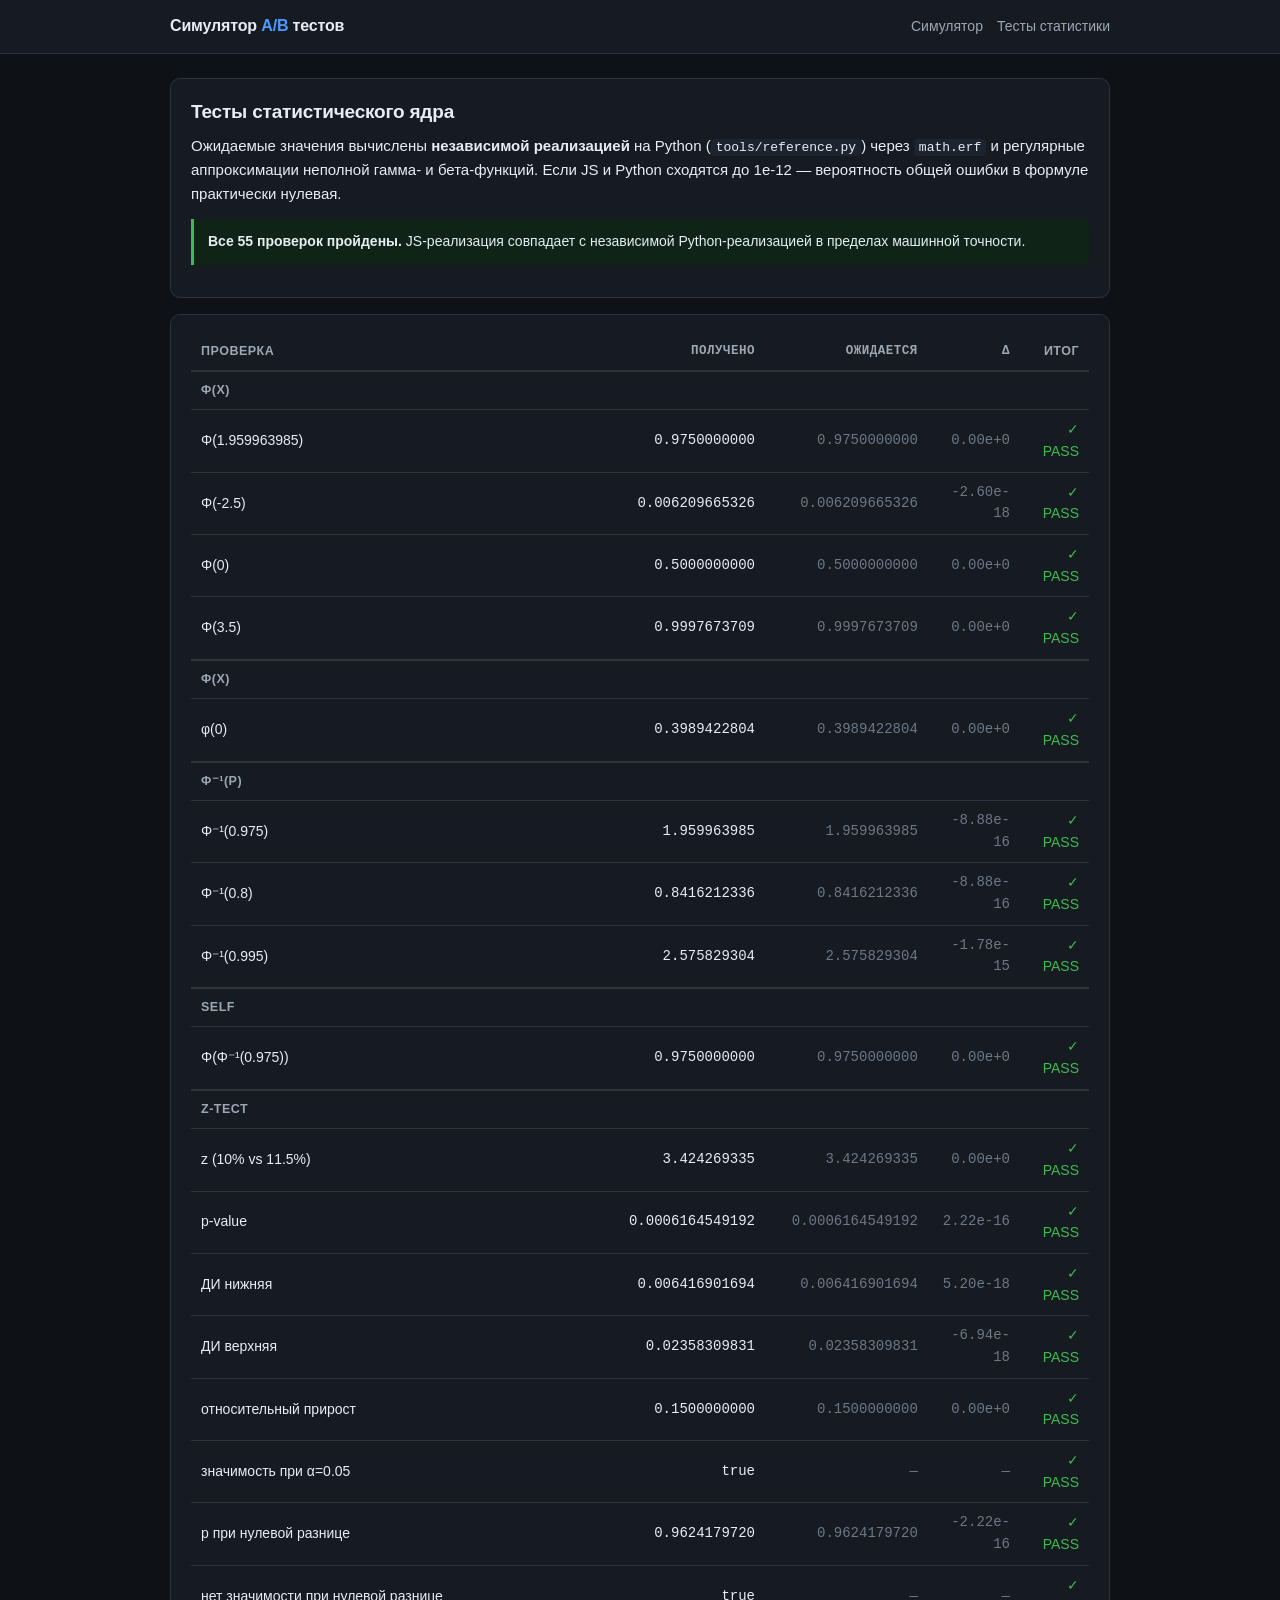
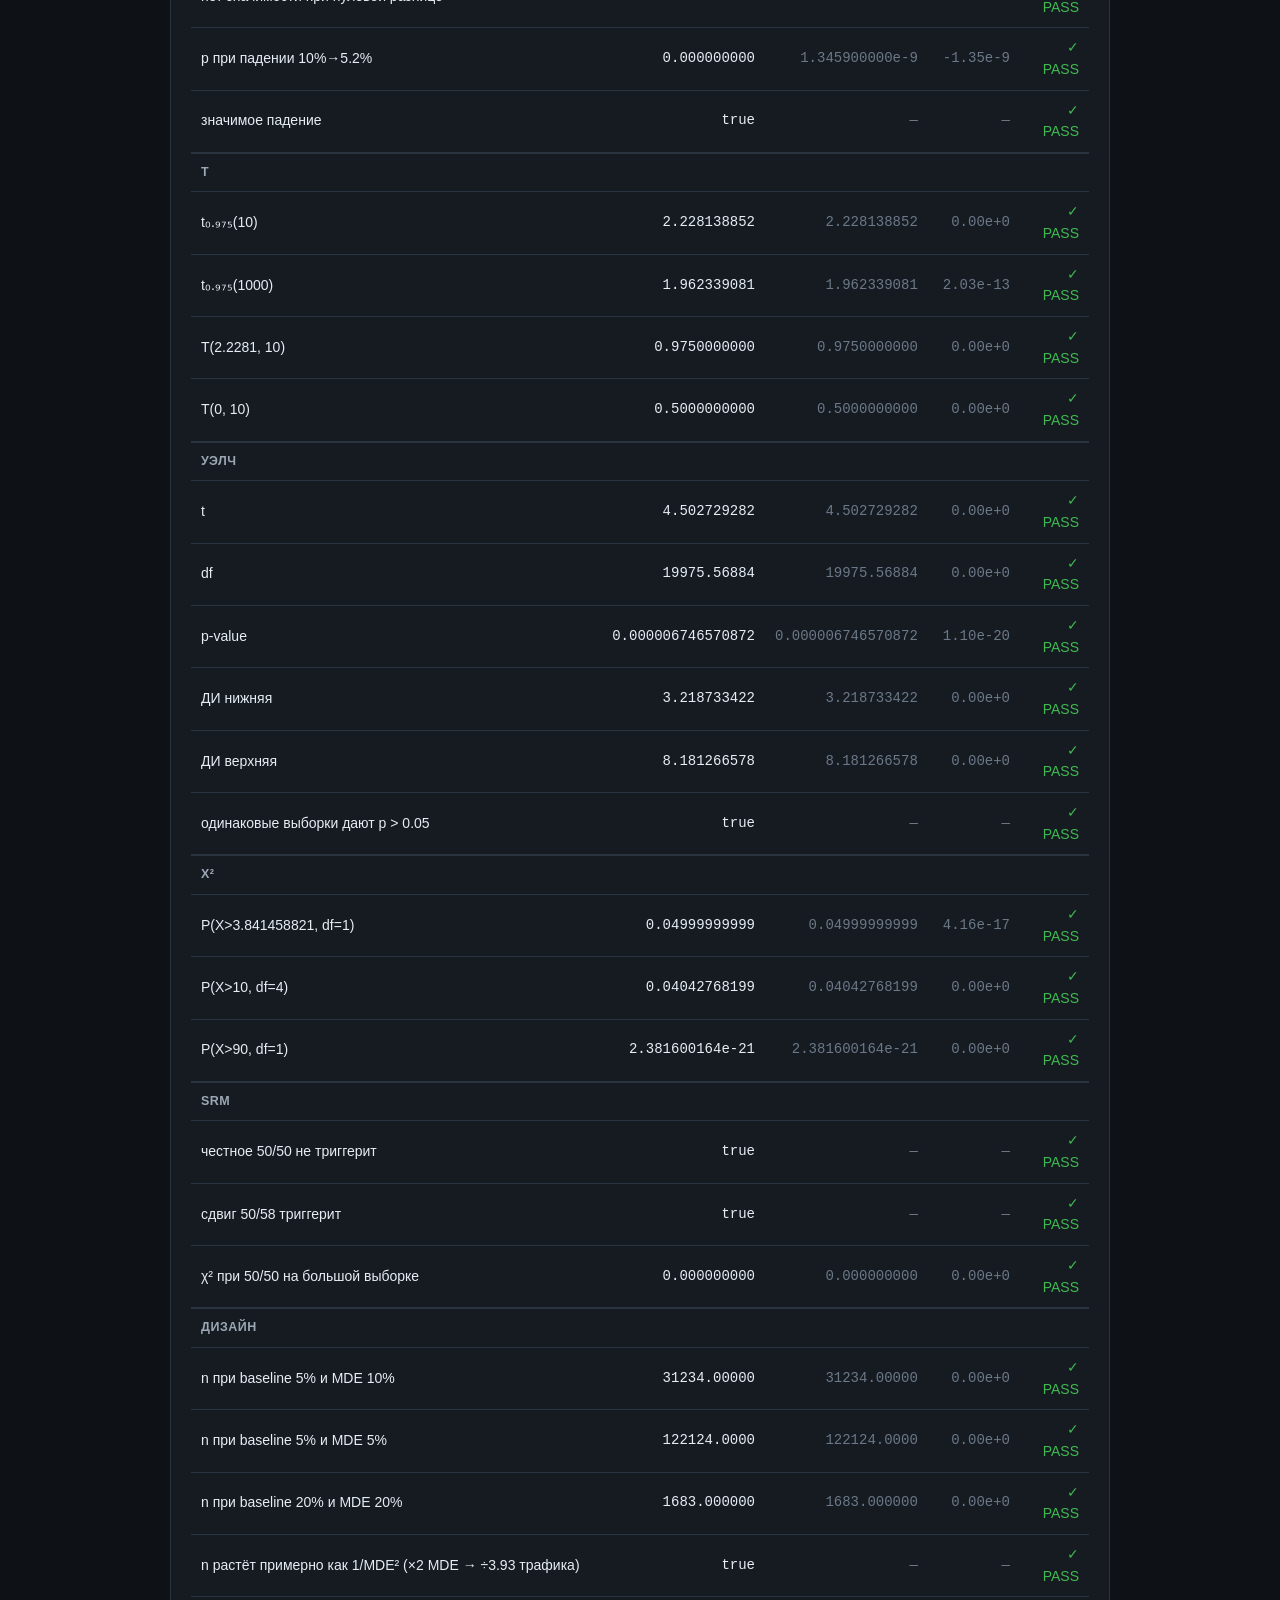
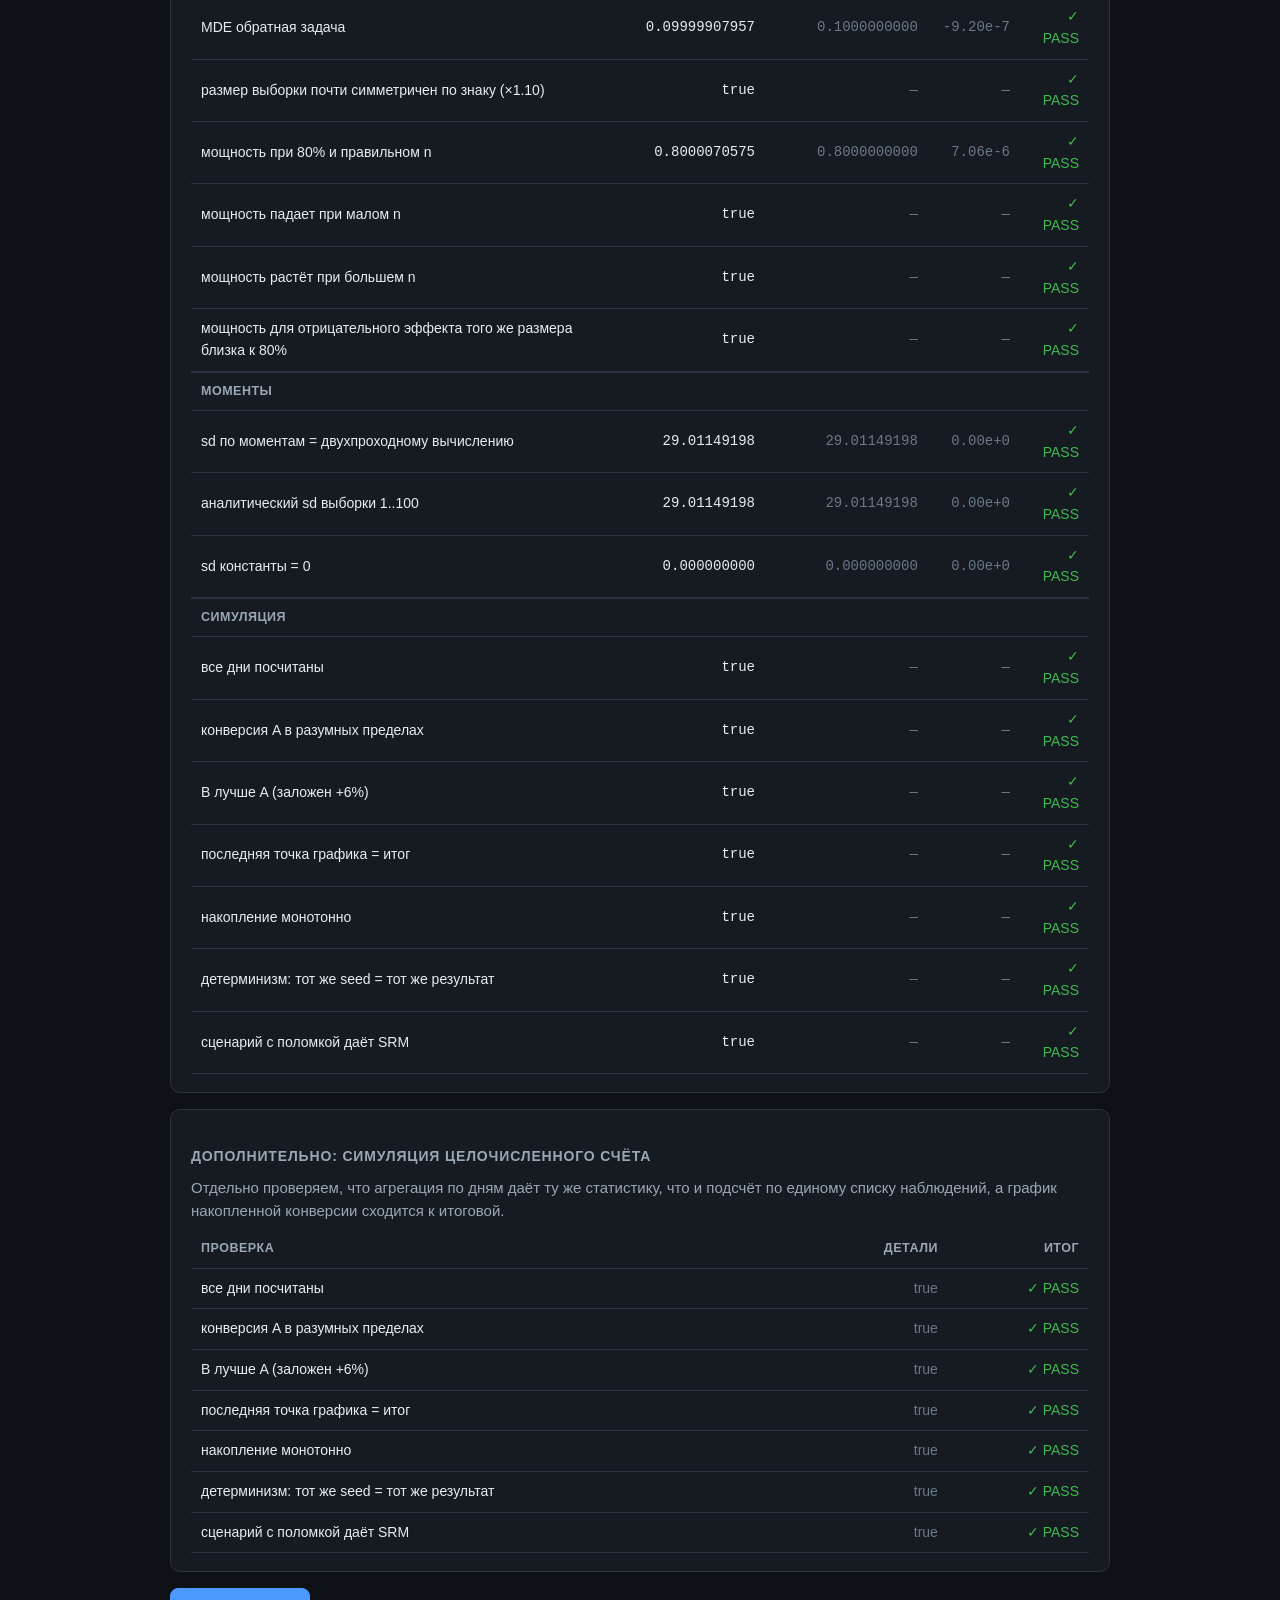
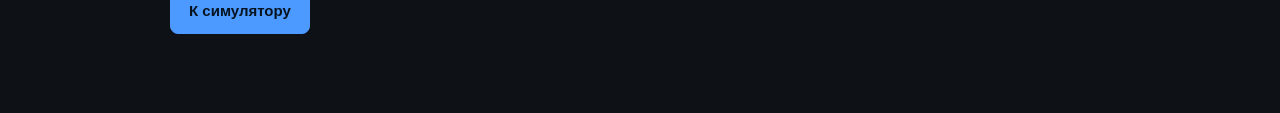
==== tests.html @ 4d6116fb "Прототип симулятора A/B тестов: статистика, симуляция, разбор ошибок Статический сайт без сборки и з" ====
<!DOCTYPE html>
<html lang="ru">
<head>
<meta charset="utf-8">
<meta name="viewport" content="width=device-width, initial-scale=1">
<title>Тесты статистики — Симулятор A/B тестов</title>
<link rel="stylesheet" href="styles.css">
<link rel="icon" href="data:image/svg+xml,<svg xmlns='http://www.w3.org/2000/svg' viewBox='0 0 32 32'><text y='26' font-size='26'>🧪</text></svg>">
</head>
<body>
<header class="site">
  <div class="wrap">
    <div class="brand">Симулятор <span>A/B</span> тестов</div>
    <nav class="top">
      <a href="index.html">Симулятор</a>
      <a href="tests.html">Тесты статистики</a>
    </nav>
  </div>
</header>

<div class="wrap">
  <div class="card">
    <h2>Тесты статистического ядра</h2>
    <p class="lead">Ожидаемые значения вычислены <b>независимой реализацией</b> на Python
    (<code>tools/reference.py</code>) через <code>math.erf</code> и регулярные аппроксимации
    неполной гамма- и бета-функций. Если JS и Python сходятся до 1e-12 — вероятность общей
    ошибки в формуле практически нулевая.</p>
    <div id="summary" class="note">Запускаем…</div>
  </div>
  <div class="card">
    <table id="results">
      <tr><th>Проверка</th><th class="num">Получено</th><th class="num">Ожидается</th><th class="num">Δ</th><th>Итог</th></tr>
      <tbody></tbody>
    </table>
  </div>
  <div class="card">
    <h3>Дополнительно: симуляция целочисленного счёта</h3>
    <p>Отдельно проверяем, что агрегация по дням даёт ту же статистику, что и подсчёт по
    единому списку наблюдений, а график накопленной конверсии сходится к итоговой.</p>
    <table id="simtests">
      <tr><th>Проверка</th><th>Детали</th><th>Итог</th></tr>
      <tbody></tbody>
    </table>
  </div>
  <div class="row">
    <a href="index.html"><button class="primary">К симулятору</button></a>
  </div>
</div>

<script type="module">
import {
  normCdf, normInv, normPdf, twoProportionZTest, welchFromStats, welchTTest,
  studentTCdf, studentTInv, chi2SF, srmCheck, sampleSizeProportion, mdeForProportion,
  powerForProportion, sdFromMoments,
} from './src/stats.js';
import { runExperiment, aggregate, cumulativeByDay } from './src/sim.js';
import { getScenario } from './src/scenarios.js';

const rows = [];
function check(group, name, got, expected, tol = 1e-9) {
  const ok = typeof got === 'boolean' ? got === expected
    : Math.abs(got - expected) <= tol * Math.max(1, Math.abs(expected));
  rows.push({ group, name, got, expected, ok });
}
const bool = (group, name, got) => rows.push({ group, name, got: String(got), expected: '—', ok: !!got });

/* ---------- нормальное распределение ---------- */
check('Φ(x)', 'Φ(1.959963985)', normCdf(1.959963985), 0.9750000000268815, 1e-9);
check('Φ(x)', 'Φ(-2.5)', normCdf(-2.5), 0.006209665325776139, 1e-12);
check('Φ(x)', 'Φ(0)', normCdf(0), 0.5, 1e-12);
check('Φ(x)', 'Φ(3.5)', normCdf(3.5), 0.9997673709209645, 1e-11);
check('φ(x)', 'φ(0)', normPdf(0), 0.3989422804014327, 1e-12);
check('Φ⁻¹(p)', 'Φ⁻¹(0.975)', normInv(0.975), 1.9599639845400545, 1e-10);
check('Φ⁻¹(p)', 'Φ⁻¹(0.8)', normInv(0.8), 0.8416212335729141, 1e-10);
check('Φ⁻¹(p)', 'Φ⁻¹(0.995)', normInv(0.995), 2.5758293035488986, 1e-10);
check('self', 'Φ(Φ⁻¹(0.975))', normCdf(normInv(0.975)), 0.975, 1e-12);

/* ---------- z-тест для долей ---------- */
let r = twoProportionZTest(1000, 10000, 1150, 10000);
check('z-тест', 'z (10% vs 11.5%)', r.z, 3.4242693353108837, 1e-10);
check('z-тест', 'p-value', r.pValue, 0.0006164549192146929, 1e-10);
check('z-тест', 'ДИ нижняя', r.ci[0], 0.006416901693801845, 1e-10);
check('z-тест', 'ДИ верхняя', r.ci[1], 0.023583098306198154, 1e-10);
check('z-тест', 'относительный прирост', r.relLift, 0.15, 1e-12);
bool('z-тест', 'значимость при α=0.05', r.significant === true);

r = twoProportionZTest(1000, 10000, 1002, 10000);
check('z-тест', 'p при нулевой разнице', r.pValue, 0.9624179720259562, 1e-10);
bool('z-тест', 'нет значимости при нулевой разнице', r.significant === false);

r = twoProportionZTest(500, 5000, 260, 5000);
check('z-тест', 'p при падении 10%→5.2%', r.pValue, 1.3459e-09, 5e-3);
bool('z-тест', 'значимое падение', r.significant === true);

/* ---------- t-распределение ---------- */
check('t', 't₀.₉₇₅(10)', studentTInv(0.975, 10), 2.228138851986274, 1e-10);
check('t', 't₀.₉₇₅(1000)', studentTInv(0.975, 1000), 1.9623390808264358, 1e-10);
check('t', 'T(2.2281, 10)', studentTCdf(2.228138851986274, 10), 0.975, 1e-12);
check('t', 'T(0, 10)', studentTCdf(0, 10), 0.5, 1e-12);

/* ---------- t-тест Уэлча ---------- */
const wa = welchFromStats(
  { meanA: 102.4, sdA: 88, nA: 10000 },
  { meanB: 108.1, sdB: 91, nB: 10000 }
);
check('Уэлч', 't', wa.t, 4.502729281540168, 1e-9);
check('Уэлч', 'df', wa.df, 19975.56884426566, 1e-9);
check('Уэлч', 'p-value', wa.pValue, 6.746570872190815e-06, 1e-6);
check('Уэлч', 'ДИ нижняя', wa.ci[0], 3.2187334219296115, 1e-9);
check('Уэлч', 'ДИ верхняя', wa.ci[1], 8.181266578070366, 1e-9);

const raw = [];
for (let i = 0; i < 5000; i++) raw.push(i / 50);
const wb = welchTTest(raw, raw.map((v) => v + 1.1));
bool('Уэлч', 'одинаковые выборки дают p > 0.05', wb.pValue > 0.05);

/* ---------- хи-квадрат и SRM ---------- */
check('χ²', 'P(X>3.841458821, df=1)', chi2SF(3.841458821, 1), 0.049999999990879, 1e-8);
check('χ²', 'P(X>10, df=4)', chi2SF(10, 4), 0.04042768199451279, 1e-10);
check('χ²', 'P(X>90, df=1)', chi2SF(90, 1), 2.3816001643962974e-21, 1e-9);

bool('SRM', 'честное 50/50 не триггерит', srmCheck(100000, 100000).srm === false);
bool('SRM', 'сдвиг 50/58 триггерит', srmCheck(95000, 105000).srm === true);
check('SRM', 'χ² при 50/50 на большой выборке', srmCheck(20000, 20000).chi2, 0, 1e-12);

/* ---------- MDE / мощность / выборка ---------- */
check('дизайн', 'n при baseline 5% и MDE 10%', sampleSizeProportion(0.05, 0.10), 31234, 0);
check('дизайн', 'n при baseline 5% и MDE 5%', sampleSizeProportion(0.05, 0.05), 122124, 0);
check('дизайн', 'n при baseline 20% и MDE 20%', sampleSizeProportion(0.20, 0.20), 1683, 0);
const mdeRatio = sampleSizeProportion(0.05, 0.04) / sampleSizeProportion(0.05, 0.08);
bool('дизайн', 'n растёт примерно как 1/MDE² (×2 MDE → ÷3.93 трафика)', mdeRatio > 3.8 && mdeRatio < 4.2);
check('дизайн', 'MDE обратная задача', mdeForProportion(0.05, 31234, 0.8, 0.05), 0.1, 1e-6);
{
  // размер выборки почти симметричен по знаку эффекта (различие — из-за асимметрии долей)
  const nPos = sampleSizeProportion(0.05, 0.1);
  const nNeg = sampleSizeProportion(0.05, -0.1);
  const ratioN = Math.max(nPos, nNeg) / Math.min(nPos, nNeg);
  bool('дизайн', `размер выборки почти симметричен по знаку (×${ratioN.toFixed(2)})`, ratioN < 1.15);
}
check('дизайн', 'мощность при 80% и правильном n', powerForProportion(0.05, 0.1, 31234, 0.05), 0.8, 2e-3);
bool('дизайн', 'мощность падает при малом n', powerForProportion(0.05, 0.1, 5000, 0.05) < 0.5);
bool('дизайн', 'мощность растёт при большем n', powerForProportion(0.05, 0.1, 200000, 0.05) > 0.99);
bool('дизайн', 'мощность для отрицательного эффекта того же размера близка к 80%', Math.abs(powerForProportion(0.05, -0.1, 31234, 0.05) - 0.8) < 0.06);

/* ---------- моменты и симуляция ---------- */
// sd по моментам должен совпадать с честным двухпроходным вычислением
const seq = Array.from({ length: 100 }, (_, i) => i + 1);
const seqSum = seq.reduce((a, b) => a + b, 0);
const seqSumSq = seq.reduce((a, b) => a + b * b, 0);
const seqMean = seqSum / seq.length;
const twoPass = Math.sqrt(seq.reduce((s, v) => s + (v - seqMean) ** 2, 0) / (seq.length - 1));
check('моменты', 'sd по моментам = двухпроходному вычислению', sdFromMoments(seqSum, seqSumSq, 100), twoPass, 1e-10);
check('моменты', 'аналитический sd выборки 1..100', sdFromMoments(seqSum, seqSumSq, 100), 29.011491975882016, 1e-12);
check('моменты', 'sd константы = 0', sdFromMoments(50 * 1000, 2500 * 1000, 1000), 0, 1e-12);

const sc = getScenario('checkout-button');
const sim = runExperiment(sc, {});
const t = aggregate(sim.days);
bool('симуляция', 'все дни посчитаны', t.visitors.A + t.visitors.B > 300000);
bool('симуляция', 'конверсия A в разумных пределах', t.conv.A / t.visitors.A > 0.05 && t.conv.A / t.visitors.A < 0.16);
bool('симуляция', 'B лучше A (заложен +6%)', t.conv.B / t.visitors.B > t.conv.A / t.visitors.A);
const cum = cumulativeByDay(sim.days);
bool('симуляция', 'последняя точка графика = итог', Math.abs(cum.at(-1).rateA - t.conv.A / t.visitors.A) < 1e-12);
bool('симуляция', 'накопление монотонно', cum.every((d, i) => i === 0 || d.cumN_A >= cum[i - 1].cumN_A));

const sim2 = runExperiment(sc, {});
bool('симуляция', 'детерминизм: тот же seed = тот же результат', sim2.total.conv.B === t.conv.B);

const simSrm = runExperiment(getScenario('broken-randomizer'), {});
bool('симуляция', 'сценарий с поломкой даёт SRM', srmCheck(simSrm.total.visitors.A, simSrm.total.visitors.B).srm === true);

/* ---------- вывод ---------- */
const tb = document.querySelector('#results tbody');
let lastGroup = '';
for (const r of rows) {
  if (r.group !== lastGroup) {
    tb.innerHTML += `<tr><th colspan="5" style="border-top:2px solid #2a3441">${r.group}</th></tr>`;
    lastGroup = r.group;
  }
  const d = typeof r.got === 'number' && typeof r.expected === 'number'
    ? (r.got - r.expected).toExponential(2) : '—';
  tb.innerHTML += `<tr>
    <td>${r.name}</td>
    <td class="num">${typeof r.got === 'number' ? r.got.toPrecision(10) : r.got}</td>
    <td class="num muted">${typeof r.expected === 'number' ? r.expected.toPrecision(10) : r.expected}</td>
    <td class="num muted">${d}</td>
    <td class="${r.ok ? 'pos' : 'neg'}">${r.ok ? '✓ PASS' : '✗ FAIL'}</td>
  </tr>`;
}

const failed = rows.filter((r) => !r.ok);
document.querySelector('#summary').className = failed.length ? 'note bad' : 'note good';
document.querySelector('#summary').innerHTML = failed.length
  ? `<b>Провалено ${failed.length} из ${rows.length}</b><br>` +
    failed.map((r) => `${r.group} → ${r.name}: ${r.got} вместо ${r.expected}`).join('<br>')
  : `<b>Все ${rows.length} проверок пройдены.</b> JS-реализация совпадает с независимой
     Python-реализацией в пределах машинной точности.`;

const st = document.querySelector('#simtests tbody');
for (const r of rows.filter((r) => r.group === 'симуляция')) {
  st.innerHTML += `<tr><td>${r.name}</td><td class="muted">${r.got}</td>
    <td class="${r.ok ? 'pos' : 'neg'}">${r.ok ? '✓ PASS' : '✗ FAIL'}</td></tr>`;
}
</script>
</body>
</html>
---- styles.css ----
:root {
  --bg: #0e1116;
  --bg-2: #161b22;
  --bg-3: #1c2430;
  --line: #2a3441;
  --fg: #e6edf3;
  --fg-dim: #9aa7b4;
  --fg-faint: #6b7887;
  --accent: #4c9aff;
  --a: #4c9aff;
  --b: #f0883e;
  --good: #3fb950;
  --warn: #d29922;
  --bad: #f85149;
  --radius: 10px;
  --mono: ui-monospace, "SF Mono", "Cascadia Code", Consolas, monospace;
}

* { box-sizing: border-box; }

body {
  margin: 0;
  background: var(--bg);
  color: var(--fg);
  font: 15px/1.55 -apple-system, "Segoe UI", Roboto, Helvetica, Arial, sans-serif;
  -webkit-font-smoothing: antialiased;
}

a { color: var(--accent); }

.wrap { max-width: 980px; margin: 0 auto; padding: 24px 20px 80px; }

/* ---------- шапка ---------- */
header.site {
  border-bottom: 1px solid var(--line);
  background: var(--bg-2);
  position: sticky;
  top: 0;
  z-index: 20;
}
header.site .wrap { padding: 14px 20px; display: flex; align-items: center; gap: 16px; }
.brand { font-weight: 700; font-size: 16px; letter-spacing: -0.01em; }
.brand span { color: var(--accent); }
nav.top { display: flex; gap: 14px; margin-left: auto; font-size: 14px; }
nav.top a { color: var(--fg-dim); text-decoration: none; }
nav.top a:hover { color: var(--fg); }

/* ---------- степпер ---------- */
.stepper {
  display: flex;
  gap: 6px;
  margin: 20px 0 26px;
  flex-wrap: wrap;
}
.stepper .st {
  flex: 1;
  min-width: 96px;
  padding: 8px 10px;
  border: 1px solid var(--line);
  border-radius: 8px;
  font-size: 12.5px;
  color: var(--fg-faint);
  background: var(--bg-2);
  text-align: center;
}
.stepper .st.done { color: var(--fg-dim); border-color: #24405c; }
.stepper .st.now { color: var(--fg); border-color: var(--accent); background: #12243a; font-weight: 600; }

/* ---------- карточки ---------- */
.card {
  background: var(--bg-2);
  border: 1px solid var(--line);
  border-radius: var(--radius);
  padding: 18px 20px;
  margin-bottom: 16px;
}
.card h2 { margin: 0 0 6px; font-size: 19px; letter-spacing: -0.01em; }
.card h3 { margin: 18px 0 8px; font-size: 14px; text-transform: uppercase; letter-spacing: 0.06em; color: var(--fg-dim); }
.card p { margin: 8px 0; color: var(--fg-dim); }
.card p.lead { color: var(--fg); }

label { display: block; font-size: 13px; color: var(--fg-dim); margin: 14px 0 6px; }
input[type="text"], input[type="number"], textarea, select {
  width: 100%;
  padding: 10px 12px;
  background: var(--bg-3);
  border: 1px solid var(--line);
  border-radius: 8px;
  color: var(--fg);
  font: inherit;
}
textarea { min-height: 78px; resize: vertical; }
input[type="range"] { width: 100%; accent-color: var(--accent); }

button {
  font: inherit;
  padding: 10px 18px;
  border-radius: 8px;
  border: 1px solid var(--line);
  background: var(--bg-3);
  color: var(--fg);
  cursor: pointer;
}
button:hover:not(:disabled) { border-color: var(--accent); }
button:disabled { opacity: 0.45; cursor: not-allowed; }
button.primary { background: var(--accent); border-color: var(--accent); color: #06121f; font-weight: 600; }
button.danger { border-color: #5a2725; color: #ff9d96; }
button.danger:hover:not(:disabled) { border-color: var(--bad); }
.row { display: flex; gap: 10px; flex-wrap: wrap; margin-top: 16px; }

/* ---------- опции-карточки ---------- */
.options { display: grid; gap: 10px; margin-top: 6px; }
.opt {
  display: flex;
  gap: 12px;
  align-items: flex-start;
  padding: 13px 15px;
  border: 1px solid var(--line);
  border-radius: var(--radius);
  background: var(--bg-3);
  cursor: pointer;
}
.opt:hover { border-color: #3d5f85; }
.opt.sel { border-color: var(--accent); background: #12243a; }
.opt input { margin-top: 3px; accent-color: var(--accent); }
.opt .t { font-weight: 600; }
.opt .d { font-size: 13px; color: var(--fg-dim); margin-top: 2px; }

/* ---------- таблицы ---------- */
table { width: 100%; border-collapse: collapse; font-size: 14px; }
th, td { text-align: right; padding: 9px 10px; border-bottom: 1px solid var(--line); }
th:first-child, td:first-child { text-align: left; }
th { color: var(--fg-dim); font-weight: 600; font-size: 12.5px; text-transform: uppercase; letter-spacing: 0.04em; }
td.num, th.num { font-family: var(--mono); font-variant-numeric: tabular-nums; }
tr.hl td { background: #132335; }

.pos { color: var(--good); }
.neg { color: var(--bad); }
.muted { color: var(--fg-faint); }

/* ---------- баннеры ---------- */
.note {
  border-left: 3px solid var(--accent);
  background: #10203a;
  padding: 12px 14px;
  border-radius: 0 8px 8px 0;
  margin: 14px 0;
  font-size: 14px;
}
.note.warn { border-color: var(--warn); background: #2b2208; }
.note.bad { border-color: var(--bad); background: #2d1315; }
.note.good { border-color: var(--good); background: #0f2416; }

.grid2 { display: grid; grid-template-columns: 1fr 1fr; gap: 16px; }
.kpi { display: flex; justify-content: space-between; padding: 8px 0; border-bottom: 1px dashed var(--line); font-size: 14px; }
.kpi .v { font-family: var(--mono); font-variant-numeric: tabular-nums; }

/* ---------- прогресс ---------- */
.bar { height: 10px; background: var(--bg-3); border-radius: 6px; overflow: hidden; border: 1px solid var(--line); }
.bar > i { display: block; height: 100%; background: linear-gradient(90deg, var(--accent), #7db8ff); transition: width 0.3s; }

.chart { width: 100%; height: auto; background: var(--bg-3); border: 1px solid var(--line); border-radius: 8px; }
.legend { display: flex; gap: 18px; font-size: 13px; color: var(--fg-dim); margin-top: 8px; }
.legend i { display: inline-block; width: 10px; height: 10px; border-radius: 2px; margin-right: 6px; vertical-align: -1px; }

.issues { display: grid; gap: 10px; }
.issue {
  border: 1px solid var(--line);
  border-left-width: 3px;
  border-radius: 0 8px 8px 0;
  padding: 12px 14px;
  background: var(--bg-3);
}
.issue.err { border-left-color: var(--bad); }
.issue.miss { border-left-color: var(--warn); }
.issue.ok { border-left-color: var(--good); }
.issue .h { font-weight: 600; margin-bottom: 4px; }
.issue .b { font-size: 13.5px; color: var(--fg-dim); }

.tag {
  display: inline-block;
  font-size: 11.5px;
  padding: 2px 8px;
  border-radius: 20px;
  border: 1px solid var(--line);
  color: var(--fg-dim);
  background: var(--bg-3);
}

.scenario-pick { display: grid; gap: 12px; }
.sc {
  padding: 15px 17px;
  border: 1px solid var(--line);
  border-radius: var(--radius);
  background: var(--bg-3);
  cursor: pointer;
}
.sc:hover { border-color: #3d5f85; }
.sc .t { font-weight: 600; }
.sc .m { font-size: 13px; color: var(--fg-dim); margin-top: 4px; }

footer.site { border-top: 1px solid var(--line); margin-top: 40px; padding: 18px 0; color: var(--fg-faint); font-size: 13px; }

code { font-family: var(--mono); background: var(--bg-3); padding: 1px 5px; border-radius: 4px; font-size: 13px; }

@media (max-width: 640px) {
  .grid2 { grid-template-columns: 1fr; }
  .stepper .st { min-width: 68px; font-size: 11.5px; }
}
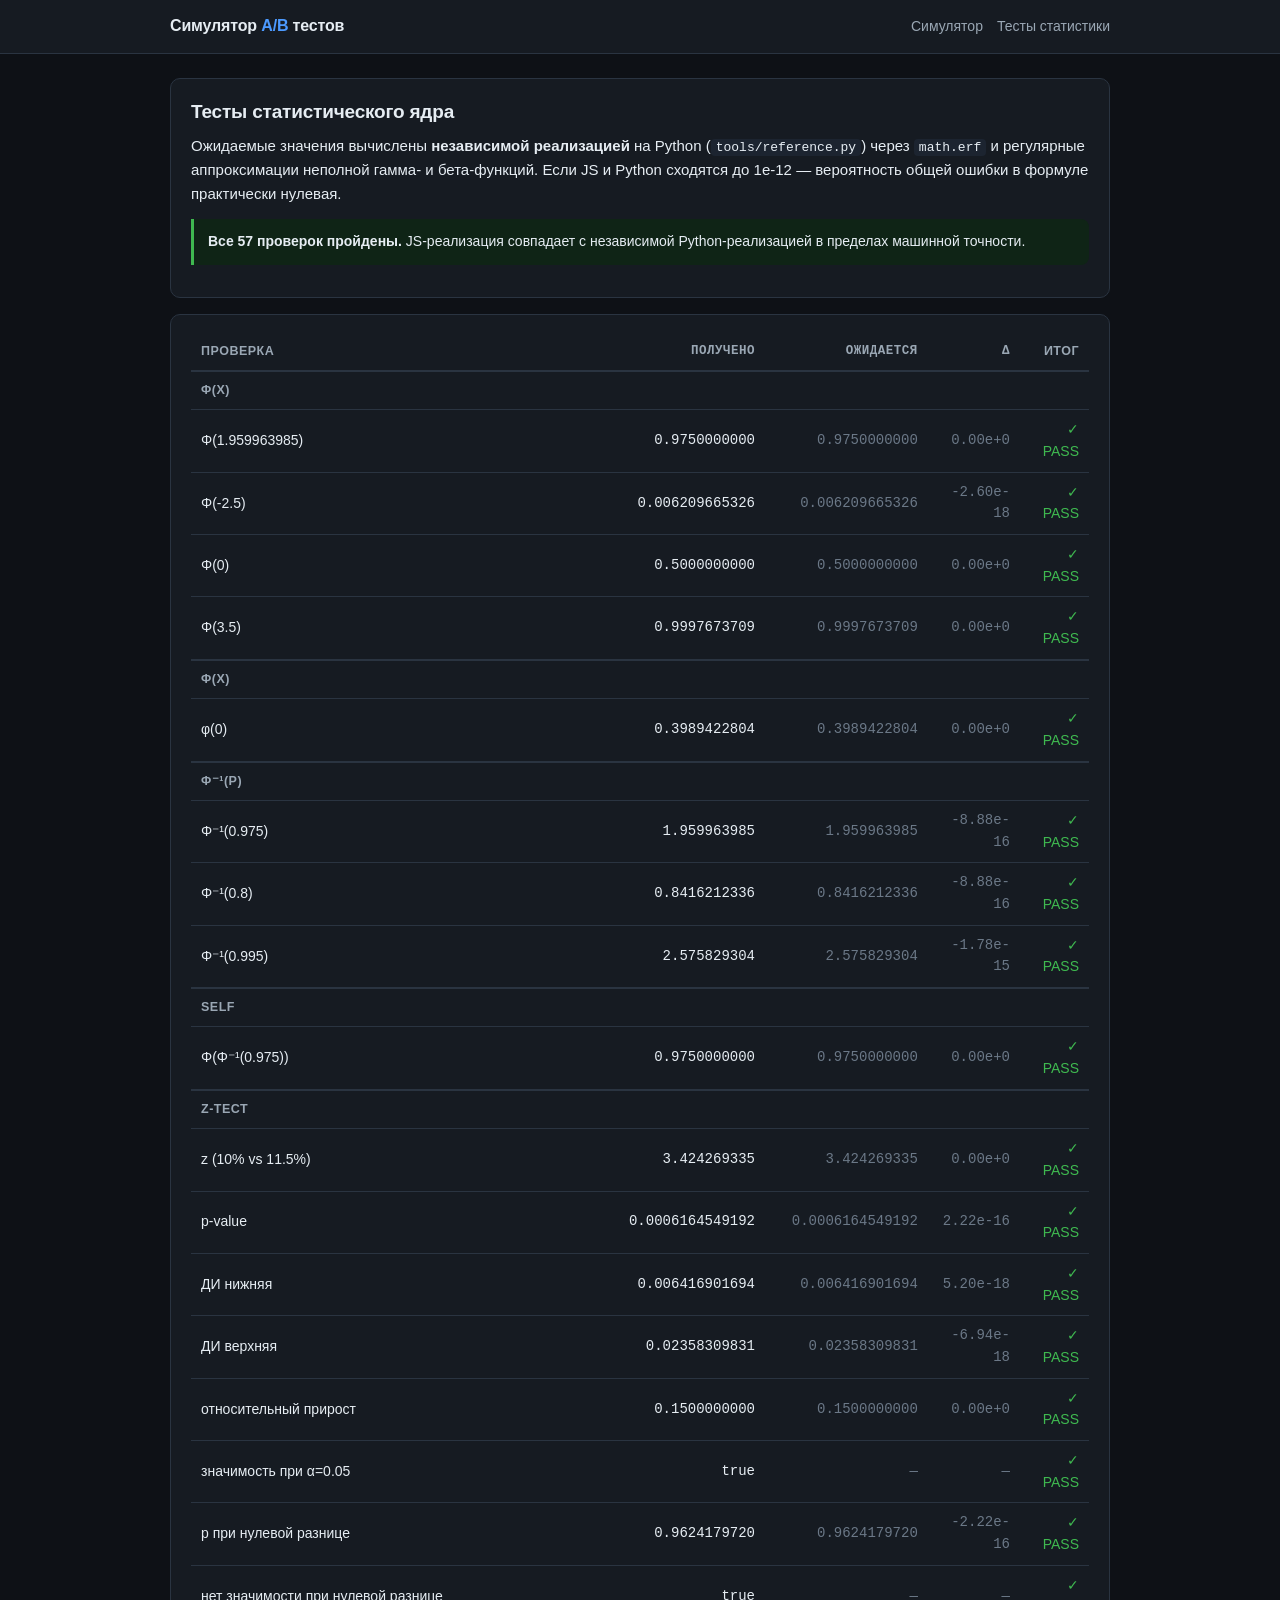
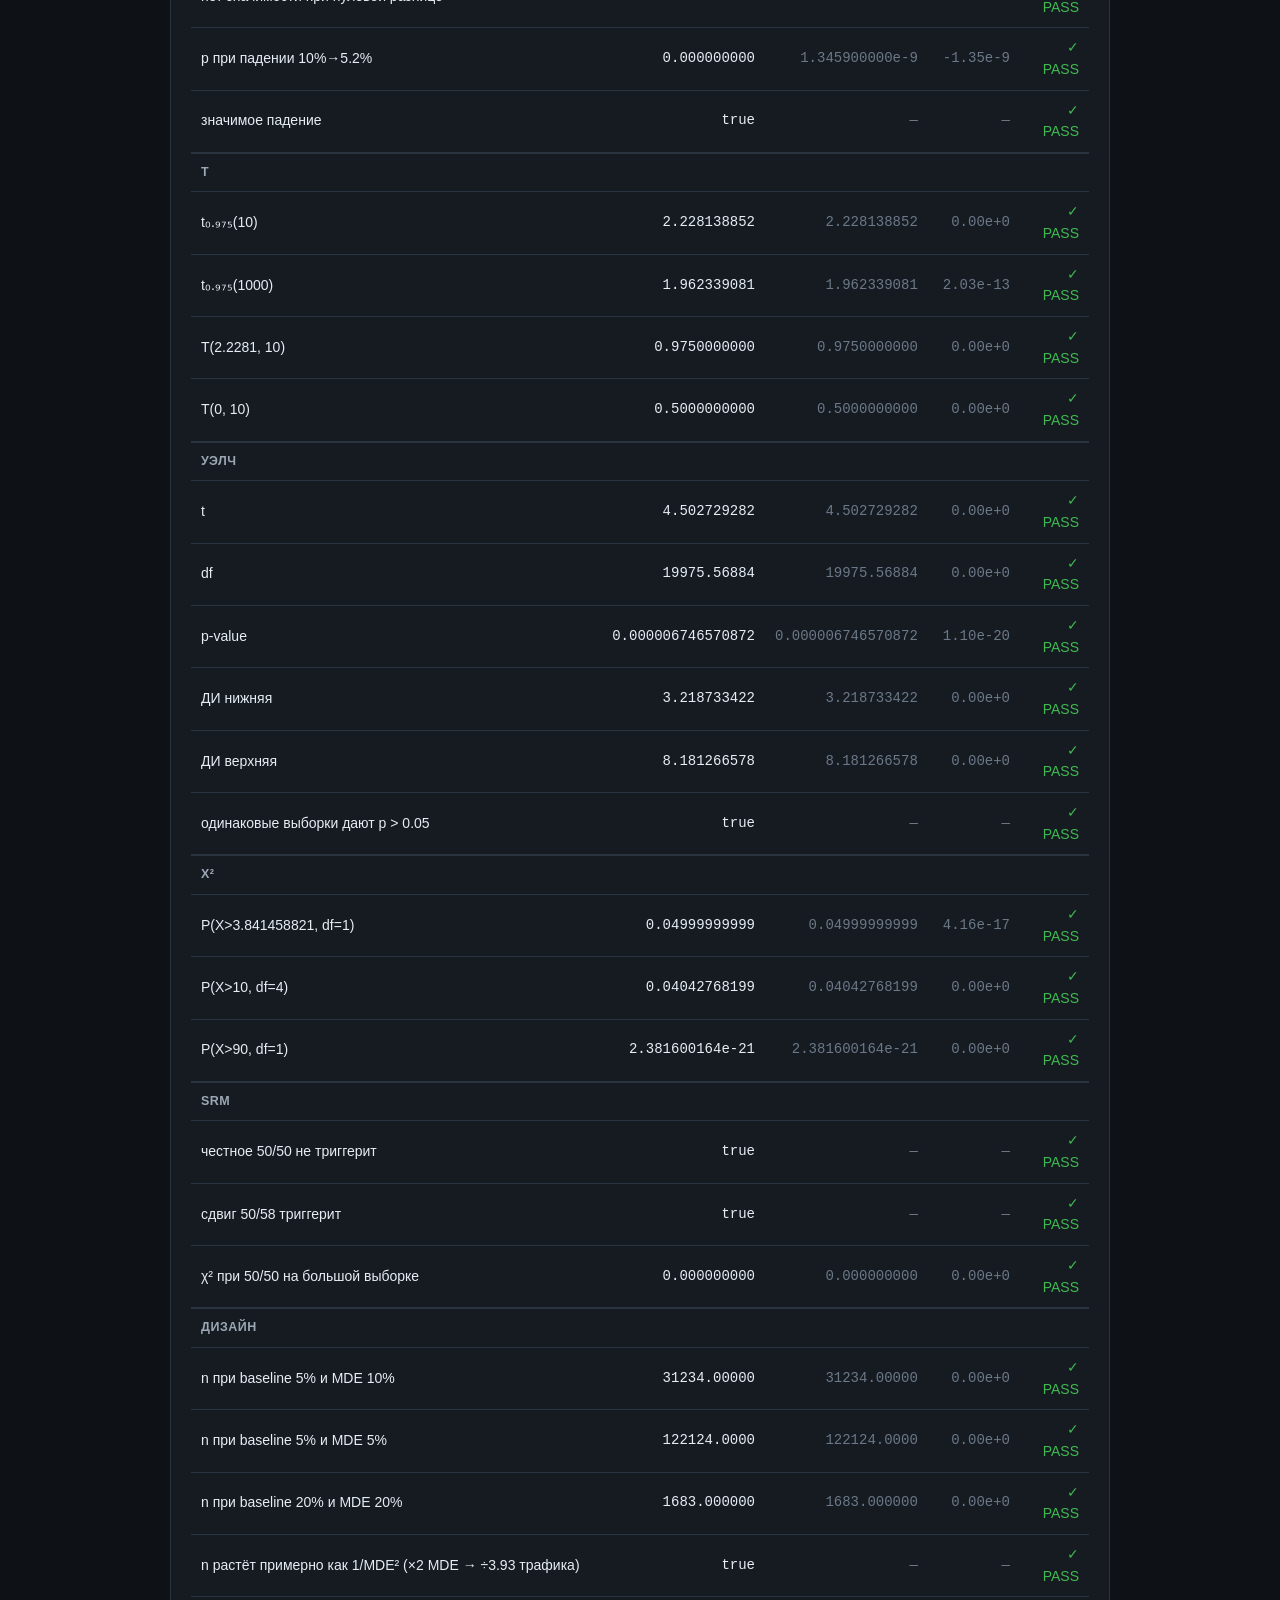
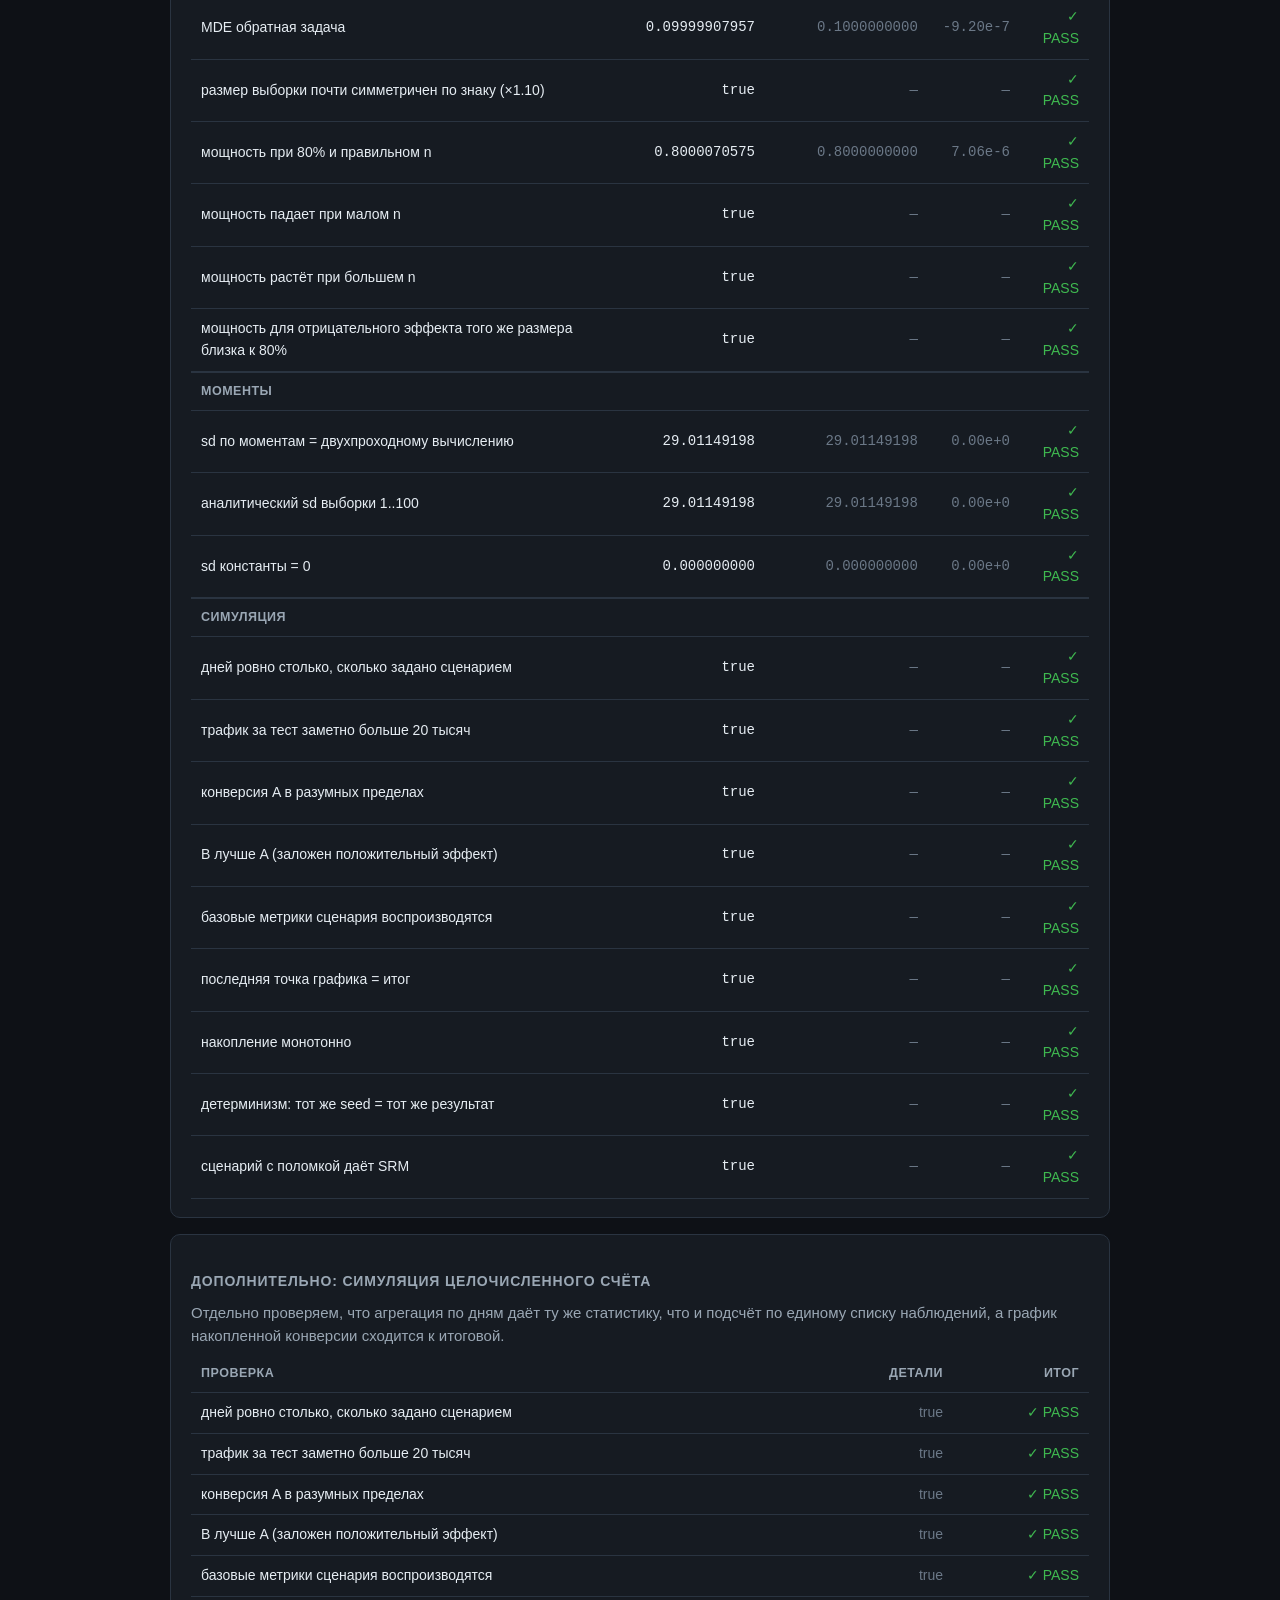
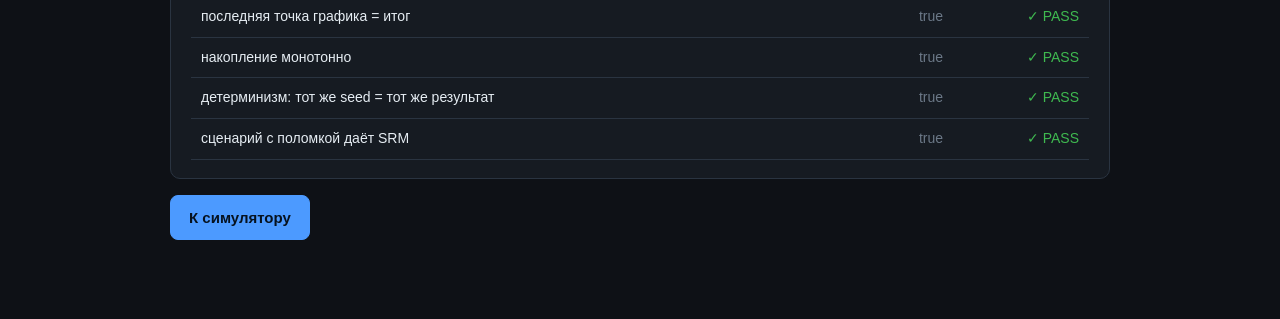
==== commit 40d702e0: "Почини расчёт срока и мощности на шаге «Дизайн» Было: - «Срок теста ≈ 1 дн.» не объяснял, почему сим" ====
--- a/tests.html
+++ b/tests.html
@@ -156,9 +156,11 @@
 const sc = getScenario('checkout-button');
 const sim = runExperiment(sc, {});
 const t = aggregate(sim.days);
-bool('симуляция', 'все дни посчитаны', t.visitors.A + t.visitors.B > 300000);
+bool('симуляция', 'дней ровно столько, сколько задано сценарием', sim.days.length === sc.durationDays);
+bool('симуляция', 'трафик за тест заметно больше 20 тысяч', t.visitors.A + t.visitors.B > 20000);
 bool('симуляция', 'конверсия A в разумных пределах', t.conv.A / t.visitors.A > 0.05 && t.conv.A / t.visitors.A < 0.16);
-bool('симуляция', 'B лучше A (заложен +6%)', t.conv.B / t.visitors.B > t.conv.A / t.visitors.A);
+bool('симуляция', 'B лучше A (заложен положительный эффект)', t.conv.B / t.visitors.B > t.conv.A / t.visitors.A);
+bool('симуляция', 'базовые метрики сценария воспроизводятся', Math.abs(t.clicks.A / t.visitors.A - sc.baselineCtr) < 0.02);
 const cum = cumulativeByDay(sim.days);
 bool('симуляция', 'последняя точка графика = итог', Math.abs(cum.at(-1).rateA - t.conv.A / t.visitors.A) < 1e-12);
 bool('симуляция', 'накопление монотонно', cum.every((d, i) => i === 0 || d.cumN_A >= cum[i - 1].cumN_A));
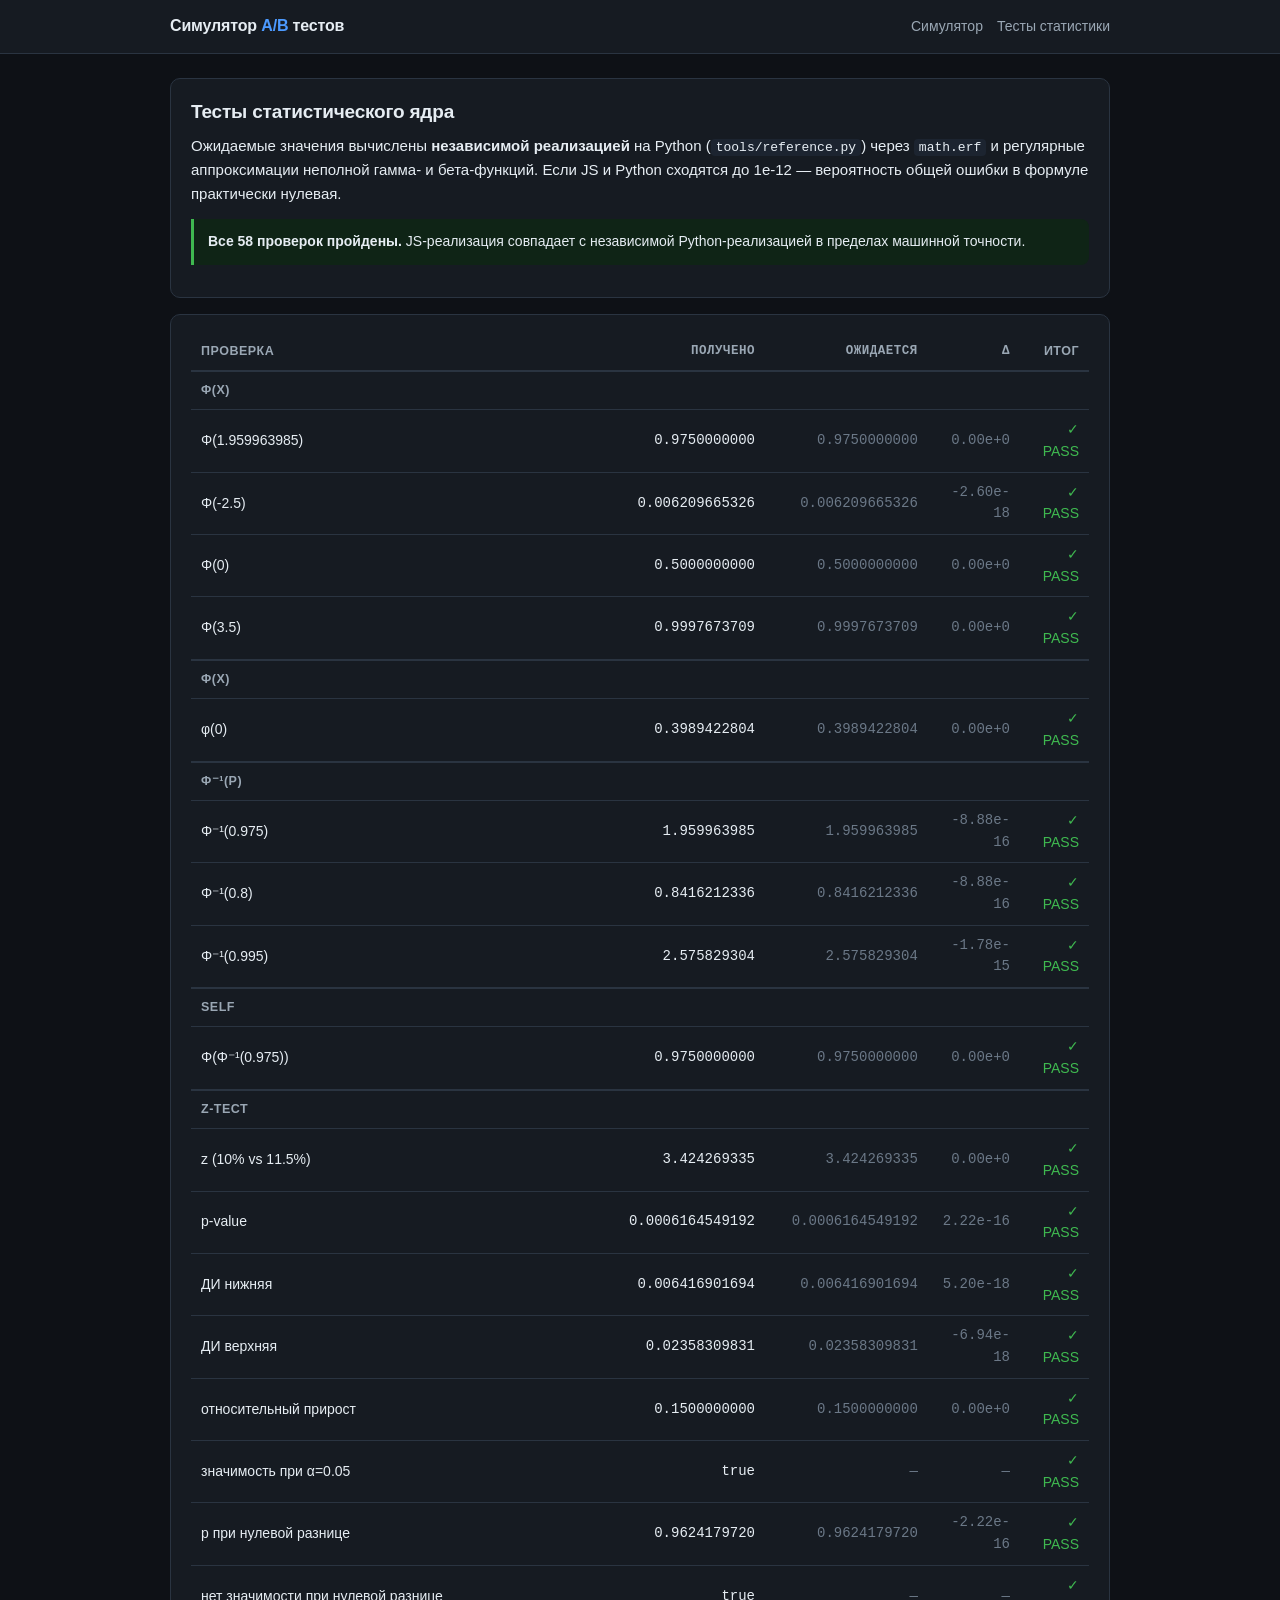
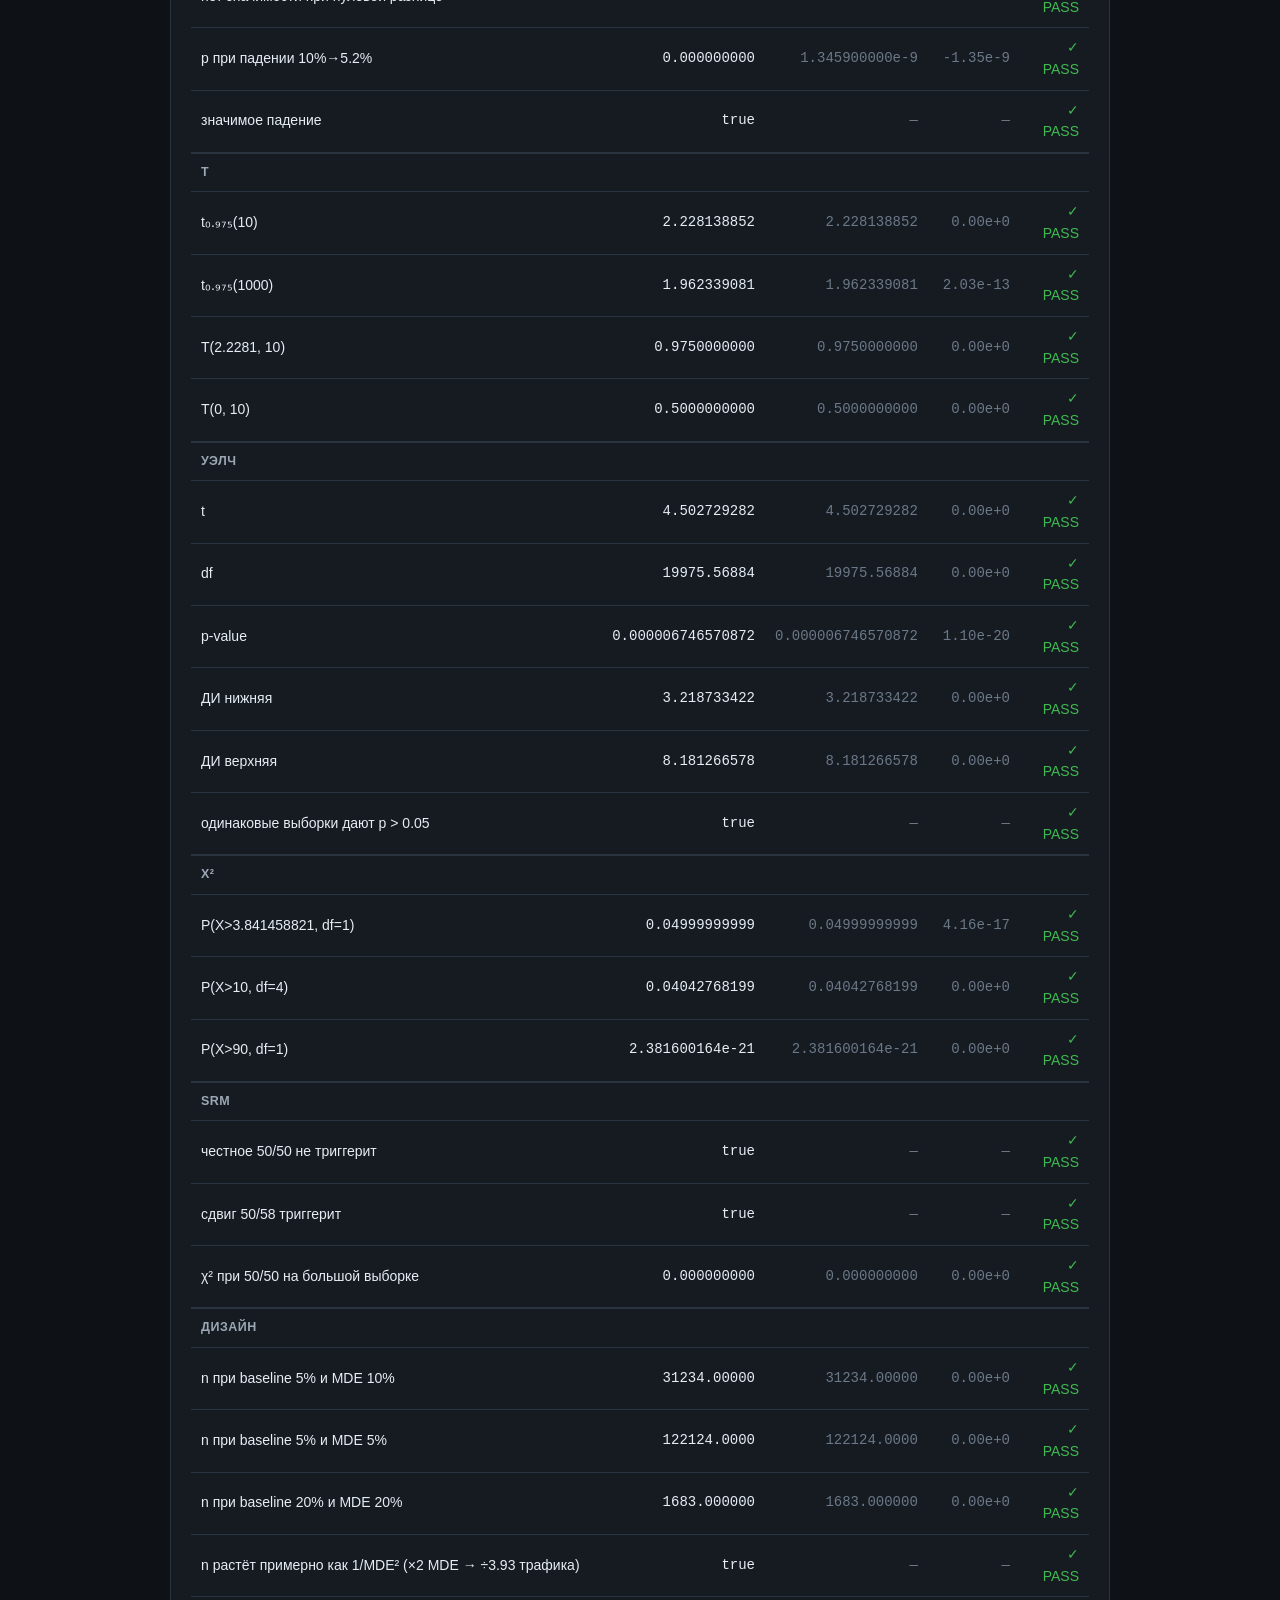
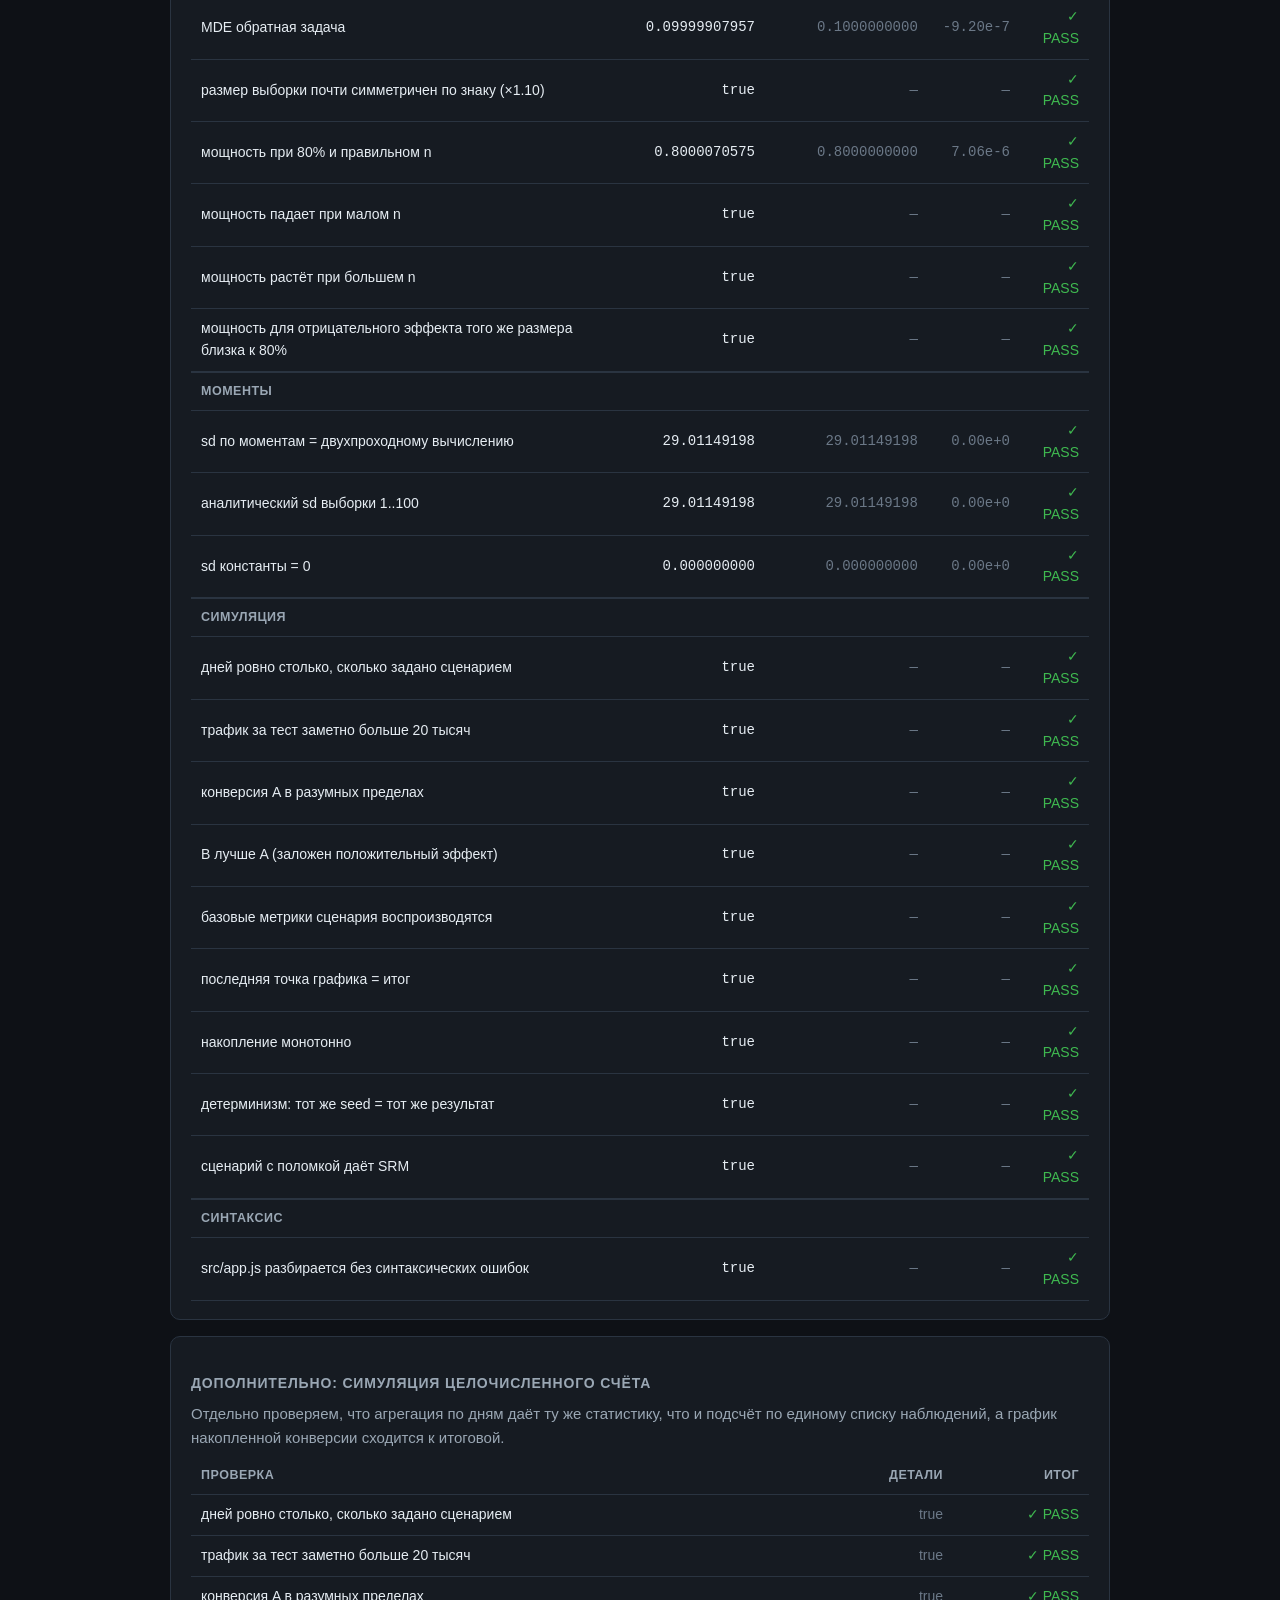
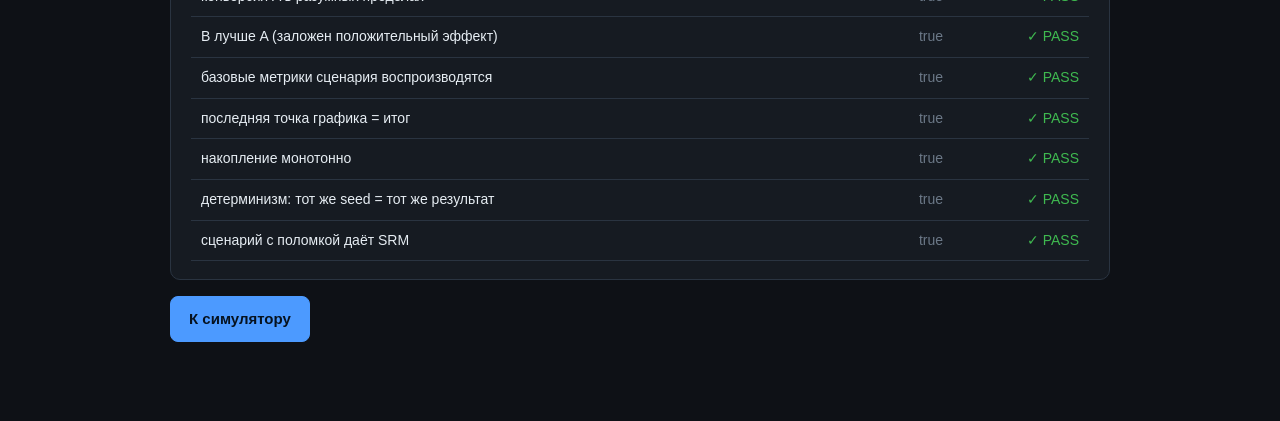
==== commit 2520893d: "Почини кнопку «Продолжить тест ещё на 7 дней» Симптом: кнопка не делала ничего.  Причина: симуляция " ====
--- a/tests.html
+++ b/tests.html
@@ -171,6 +171,22 @@
 const simSrm = runExperiment(getScenario('broken-randomizer'), {});
 bool('симуляция', 'сценарий с поломкой даёт SRM', srmCheck(simSrm.total.visitors.A, simSrm.total.visitors.B).srm === true);
 
+/* ---------- синтаксическая проверка интерфейса ---------- */
+// app.js нельзя просто импортировать: на этой странице нет нужного DOM и модуль
+// упадёт при обращении к элементам. Но ошибка разбора и ошибка исполнения —
+// разные вещи, поэтому достаточно убедиться, что это не SyntaxError.
+let uiSyntaxOk = true;
+let uiErrMessage = '';
+try {
+  await import('./src/app.js');
+} catch (e) {
+  uiErrMessage = String((e && e.message) || e);
+  if (e instanceof SyntaxError || /SyntaxError|Invalid or unexpected token/i.test(uiErrMessage)) {
+    uiSyntaxOk = false;
+  }
+}
+bool('синтаксис', 'src/app.js разбирается без синтаксических ошибок', uiSyntaxOk);
+
 /* ---------- вывод ---------- */
 const tb = document.querySelector('#results tbody');
 let lastGroup = '';
--- a/styles.css
+++ b/styles.css
@@ -126,6 +126,34 @@
 .opt .t { font-weight: 600; }
 .opt .d { font-size: 13px; color: var(--fg-dim); margin-top: 2px; }
 
+/* ---------- блок параметров теста ---------- */
+.params {
+  border: 1px solid var(--line);
+  border-radius: var(--radius);
+  background: var(--bg-3);
+  padding: 16px 18px 6px;
+  margin: 14px 0;
+}
+.params label { margin-top: 18px; }
+.params label:first-of-type { margin-top: 2px; }
+.params .row { margin: 16px 0 12px; }
+
+/* Подсказки под ползунками: что нажать и почему */
+.hint {
+  margin: 8px 0 4px;
+  padding: 9px 12px;
+  border-left: 3px solid var(--line);
+  border-radius: 0 8px 8px 0;
+  background: #11161d;
+  color: var(--fg-dim);
+  font-size: 13px;
+  line-height: 1.5;
+}
+.hint b { color: var(--fg); }
+.hint.ok { border-left-color: var(--good); }
+.hint.up { border-left-color: var(--accent); }
+.hint.down { border-left-color: var(--warn); }
+
 /* ---------- таблицы ---------- */
 table { width: 100%; border-collapse: collapse; font-size: 14px; }
 th, td { text-align: right; padding: 9px 10px; border-bottom: 1px solid var(--line); }
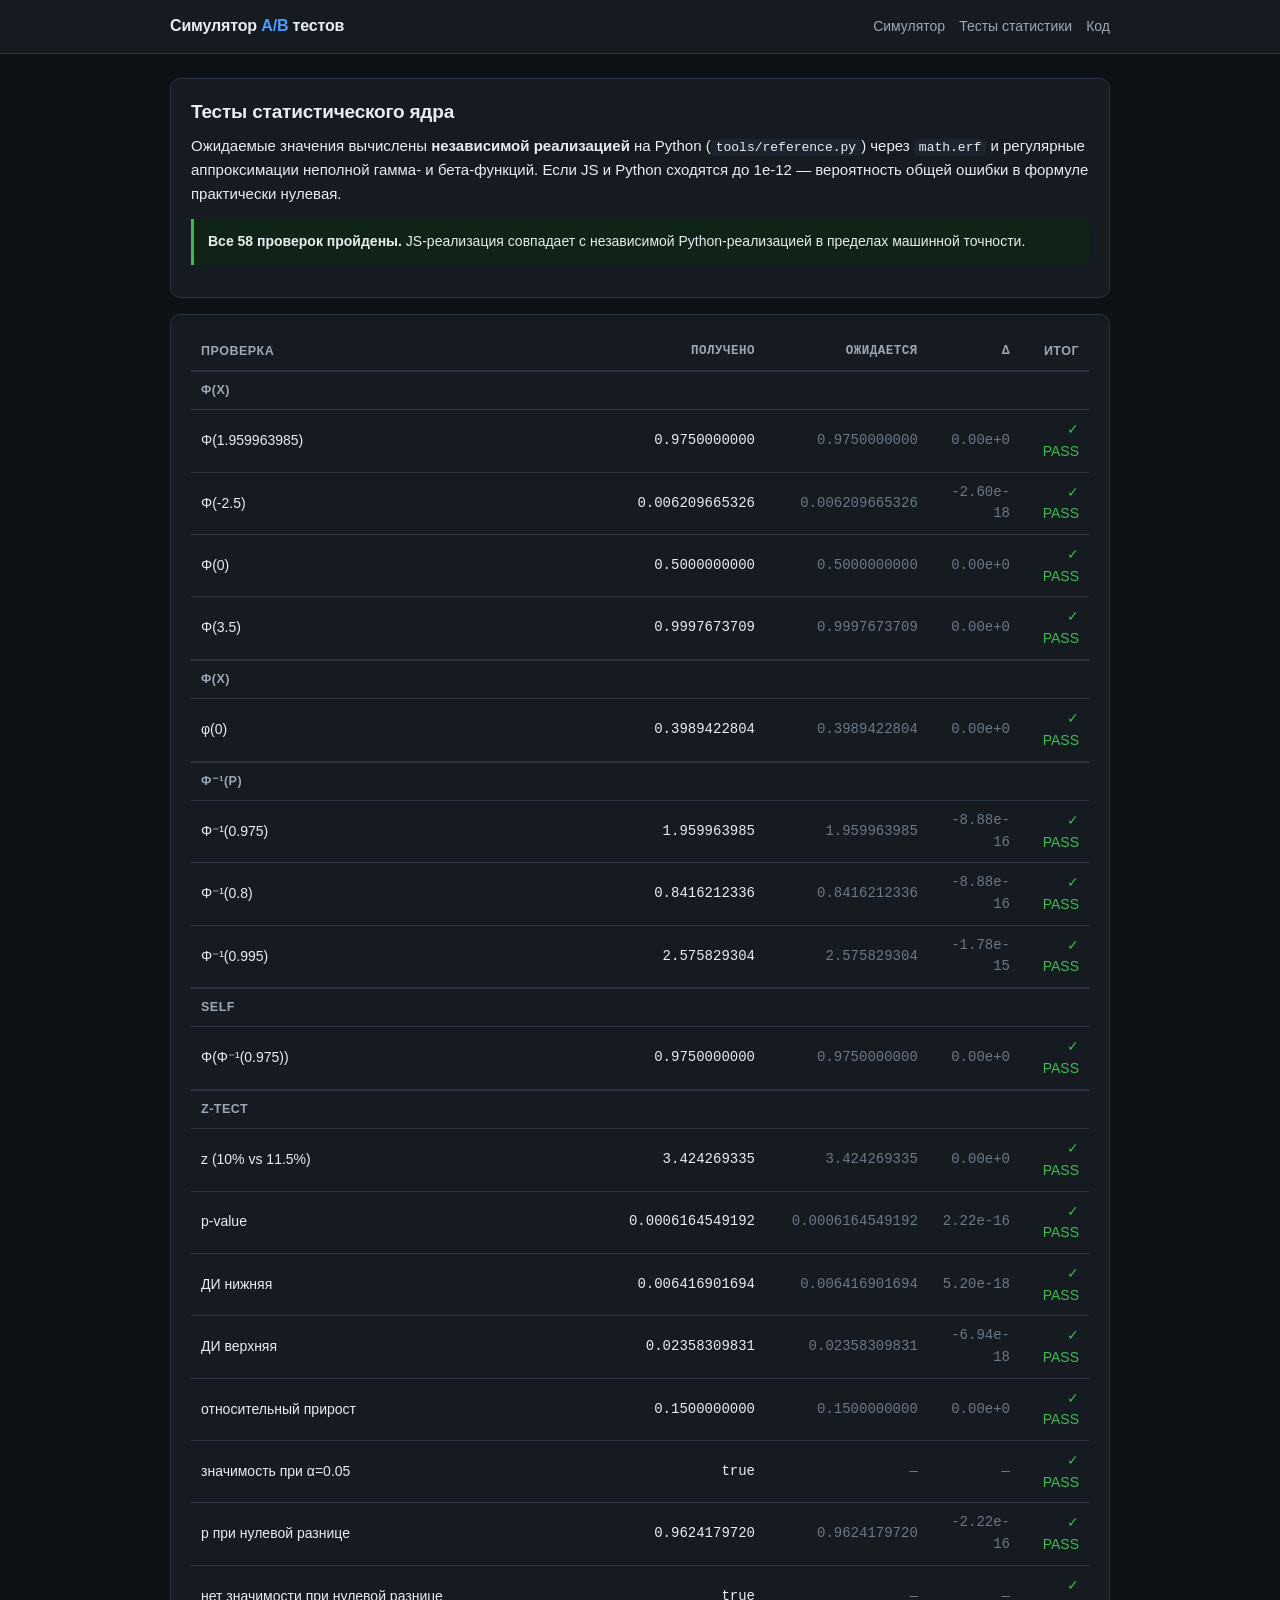
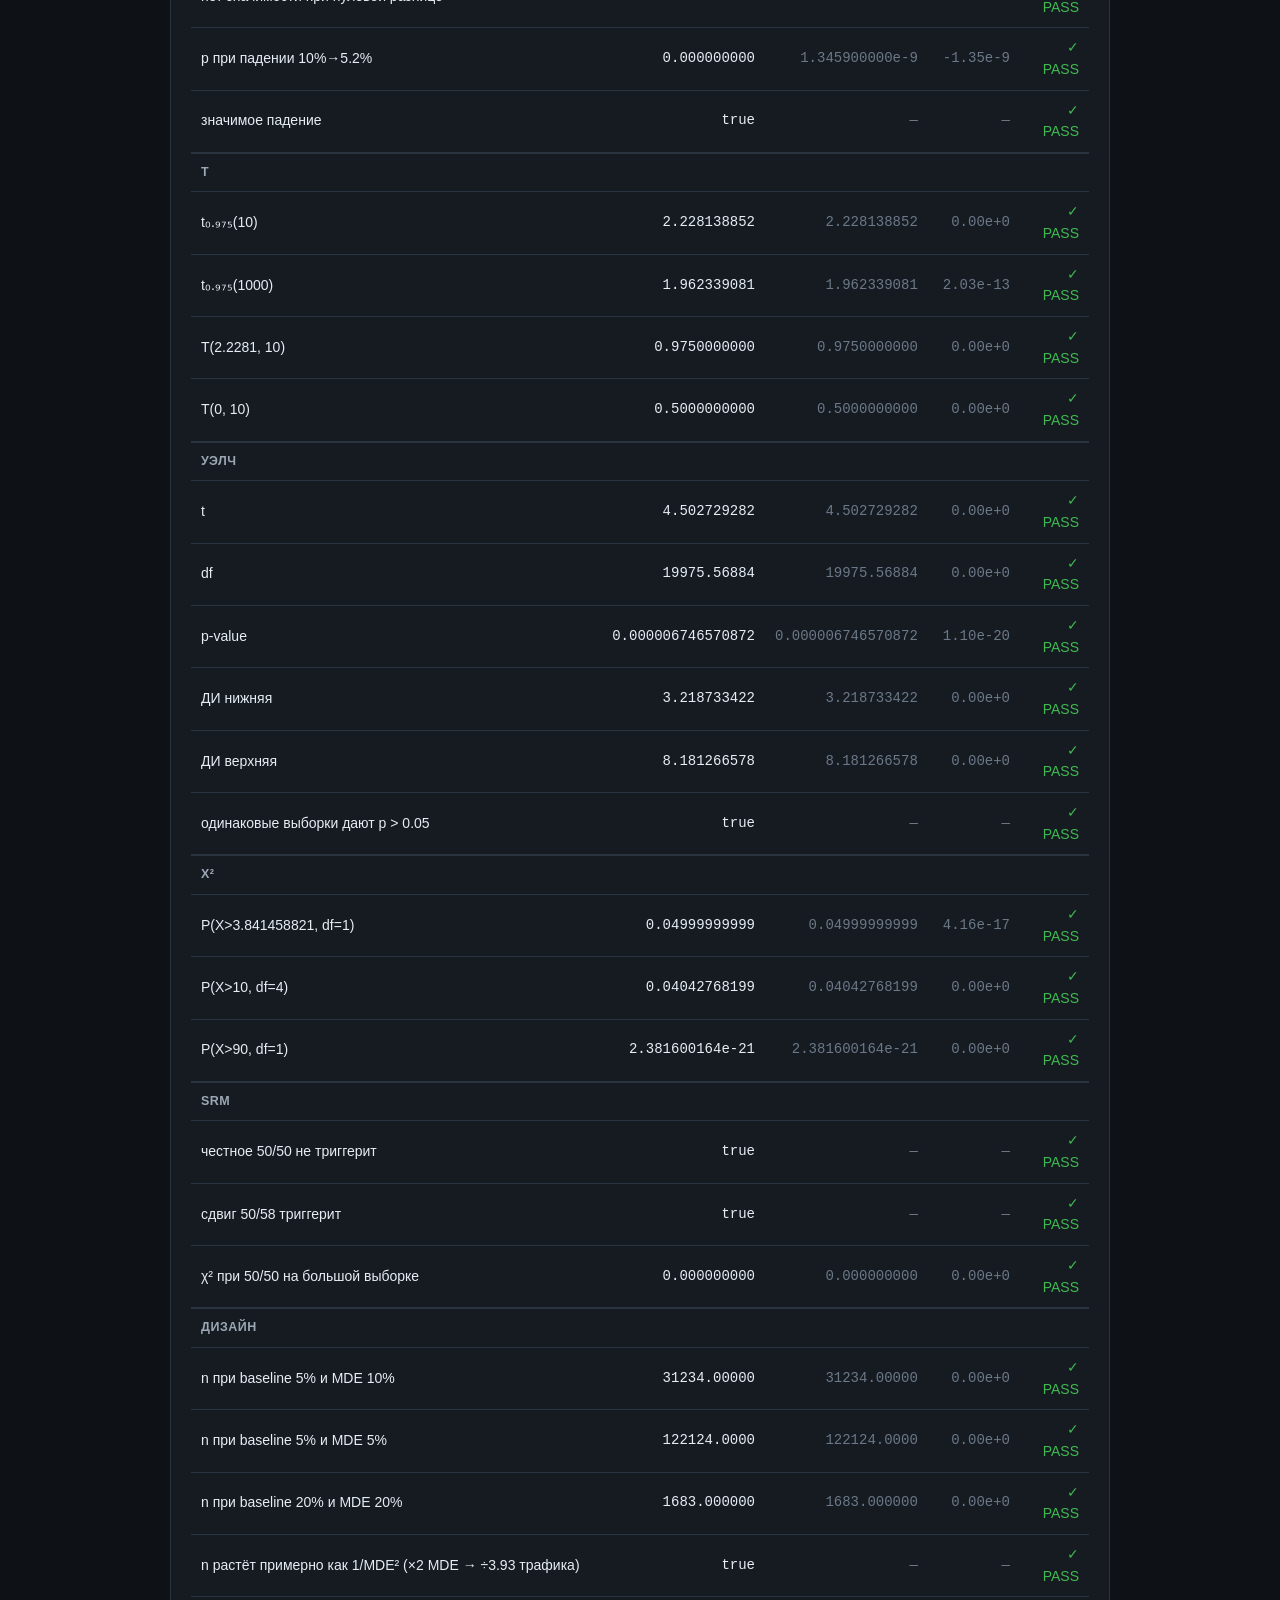
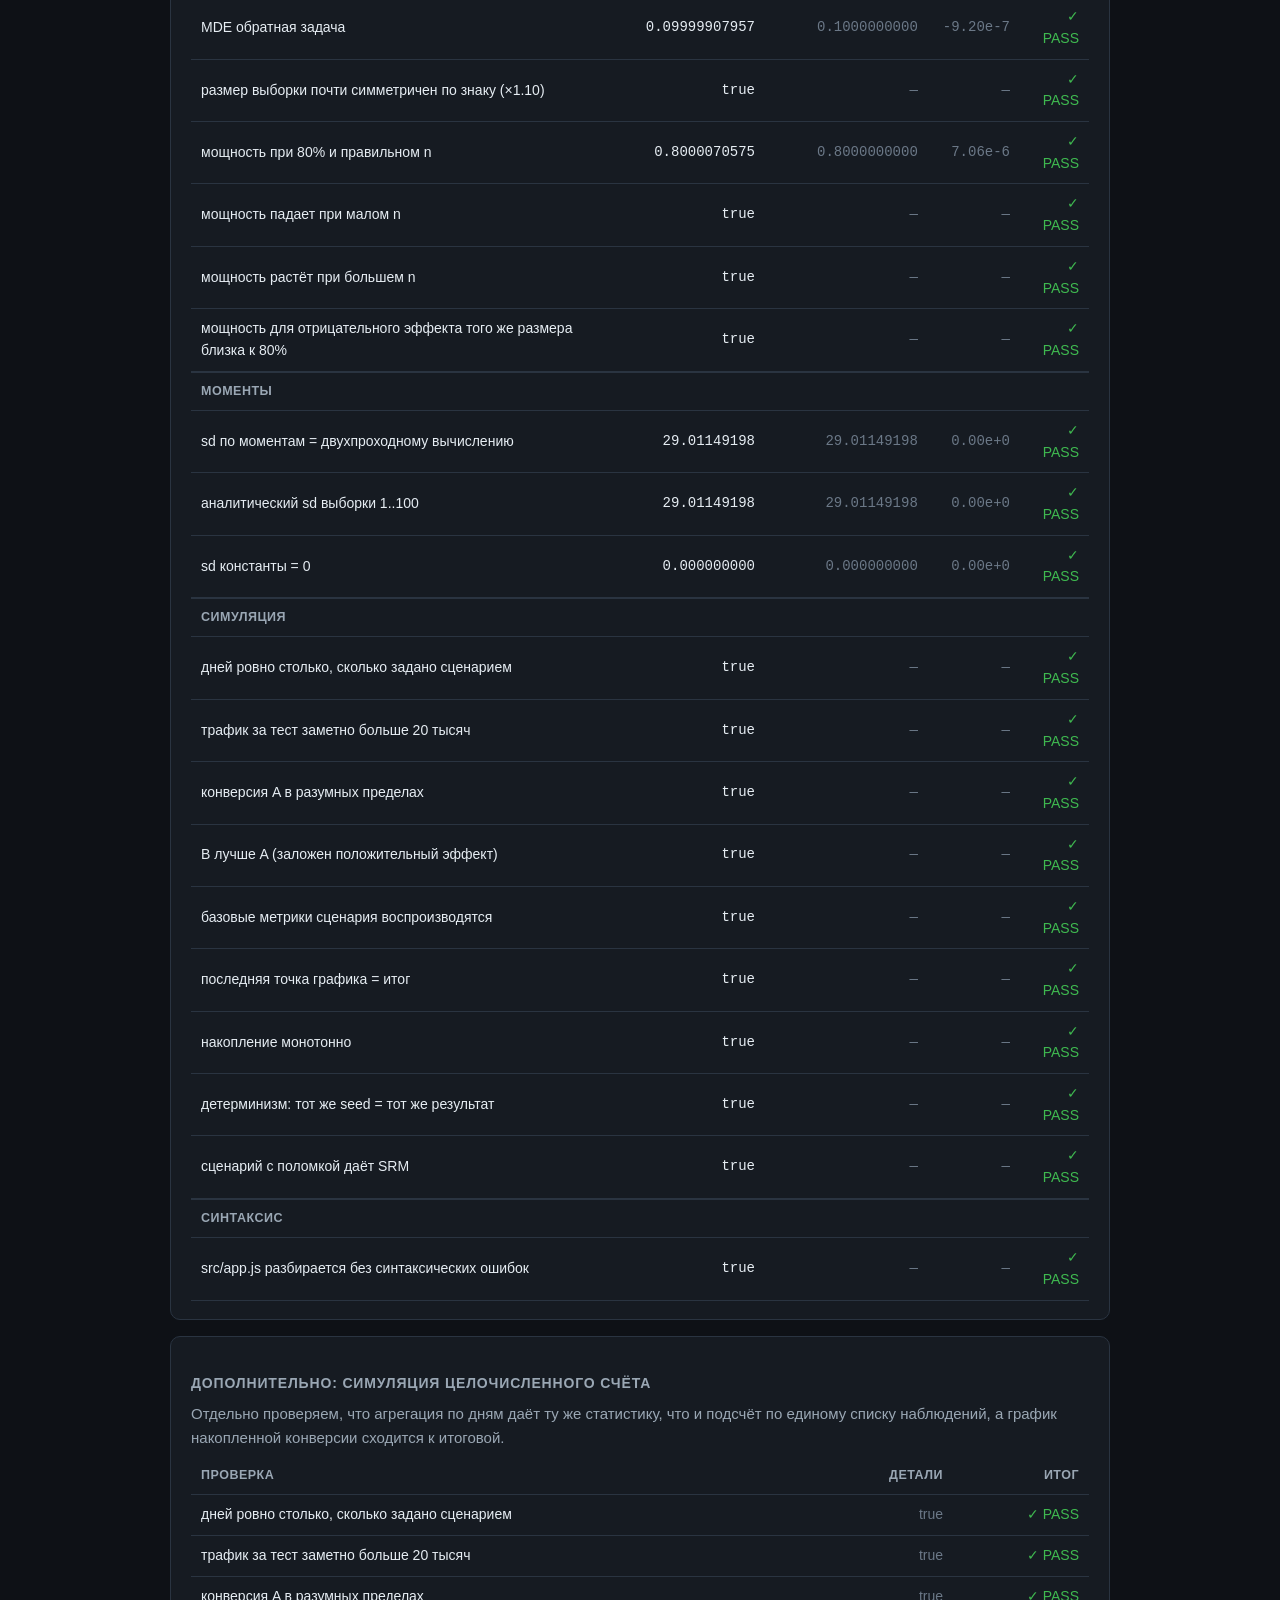
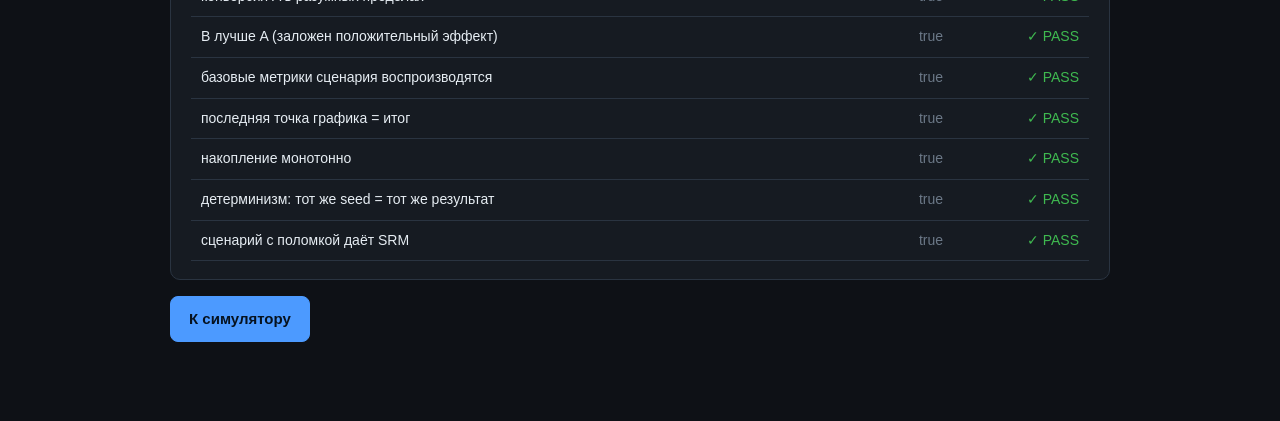
==== commit 34295345: "Поменял ссылку «Код» на адрес репозитория В шапке стоял заглушечный https://github.com — кнопка вела" ====
--- a/tests.html
+++ b/tests.html
@@ -14,6 +14,7 @@
     <nav class="top">
       <a href="index.html">Симулятор</a>
       <a href="tests.html">Тесты статистики</a>
+      <a href="https://github.com/mishandri/simulator-ab" id="nav-src" target="_blank" rel="noopener">Код</a>
     </nav>
   </div>
 </header>
--- a/styles.css
+++ b/styles.css
@@ -65,6 +65,12 @@
 }
 .stepper .st.done { color: var(--fg-dim); border-color: #24405c; }
 .stepper .st.now { color: var(--fg); border-color: var(--accent); background: #12243a; font-weight: 600; }
+.stepper .st.todo { color: #4a5561; border-color: #1f262f; }
+/* Возврат назад: курсор и подсветка только у доступных шагов */
+.stepper .st.back { cursor: pointer; user-select: none; }
+.stepper .st.back:hover { border-color: var(--accent); color: var(--fg); background: #12243a; }
+.stepper .st.back:focus-visible { outline: 2px solid var(--accent); outline-offset: 1px; }
+.stepper .st.now { cursor: default; }
 
 /* ---------- карточки ---------- */
 .card {
@@ -122,8 +128,129 @@
 }
 .opt:hover { border-color: #3d5f85; }
 .opt.sel { border-color: var(--accent); background: #12243a; }
+/* Метрика, которой нет в симуляции: не выбирается и не выглядит доступной */
+.opt.off {
+  opacity: .55;
+  cursor: not-allowed;
+  border-style: dashed;
+  background: transparent;
+}
+.opt.off:hover { border-color: var(--line); }
+.opt .t .tag.off {
+  border-color: var(--fg-faint);
+  color: var(--fg-faint);
+  margin-left: 8px;
+  font-size: 10.5px;
+  vertical-align: 1px;
+}
+
+/* ---------- всплывающие подсказки ---------- */
+.tip {
+  display: inline-flex;
+  align-items: center;
+  justify-content: center;
+  /* Кружок — это <button>, поэтому на него действуют общие для кнопок
+     padding и min-width: auto. Как флекс-элемент он не сжимается ниже
+     своего содержимого, и без этих двух строк вместо круга выходил овал. */
+  padding: 0;
+  min-width: 0;
+  width: 15px;
+  height: 15px;
+  flex: 0 0 auto;
+  margin-left: 6px;
+  border: 1px solid var(--line);
+  border-radius: 50%;
+  background: var(--bg-3);
+  color: var(--fg-faint);
+  font-size: 10px;
+  line-height: 1;
+  cursor: help;
+  vertical-align: 1px;
+  transition: color .12s, border-color .12s;
+}
+/* Подсказка раскрывается по наведению на весь блок: .tip-body лежит рядом
+   с кружком, а не внутри него, поэтому селектор должен быть от .tip-wrap.
+   С кругом он не срабатывал никогда — подсказки просто не появлялись. */
+.tip-wrap:hover .tip, .tip-wrap:focus-visible .tip {
+  color: var(--accent);
+  border-color: var(--accent);
+  outline: none;
+}
+.tip-wrap { position: relative; display: inline-flex; align-items: center; }
+/* Мост между кружком и карточкой. Без него указатель, идя от «?» к тексту,
+   проходит через 8-пиксельный зазор: :hover на .tip-wrap теряется, карточка
+   гаснет и на текст уже нельзя навести — ровно то поведение, из-за которого
+   подсказки кажутся «неработающими». Псевдоэлемент остаётся частью
+   .tip-wrap, поэтому наведение на него не разрывает hover. */
+.tip-wrap::before {
+  content: '';
+  position: absolute;
+  left: 0;
+  right: 0;
+  bottom: 100%;
+  height: 10px;
+}
+
+.tip-body {
+  position: absolute;
+  bottom: calc(100% + 8px);
+  left: 50%;
+  transform: translateX(-50%) translateY(3px);
+  width: 280px;
+  padding: 10px 12px;
+  border: 1px solid var(--line);
+  border-radius: 8px;
+  background: #0b0f14;
+  color: var(--fg);
+  font-size: 12.5px;
+  line-height: 1.5;
+  box-shadow: 0 8px 24px rgba(0, 0, 0, .55);
+  opacity: 0;
+  pointer-events: none;
+  transition: opacity .14s ease, transform .14s ease;
+  z-index: 60;
+  text-transform: none;
+  letter-spacing: normal;
+  font-weight: 400;
+}
+.tip-wrap:hover .tip-body,
+.tip-wrap:focus-visible .tip-body,
+.tip-wrap:focus-within .tip-body {
+  opacity: 1;
+  transform: translateX(-50%) translateY(0);
+}
+.tip-body b { color: var(--accent); }
+/* Подсказка у правого края экрана не должна уезжать за вьюпорт */
+.tip-wrap.right .tip-body { left: auto; right: -8px; transform: translateY(3px); }
+.tip-wrap.right:hover .tip-body,
+.tip-wrap.right:focus-visible .tip-body,
+.tip-wrap.right:focus-within .tip-body { transform: translateY(0); }
+
+/* По клику тоже: на тач-устройствах и на трекпадах наведения нет.
+   Клик переклюляет класс, который держит подсказку открытой. */
+.tip-wrap.open .tip-body { opacity: 1; transform: translateX(-50%) translateY(0); }
+.tip-wrap.right.open .tip-body { transform: translateY(0); }
+
 .opt input { margin-top: 3px; accent-color: var(--accent); }
 .opt .t { font-weight: 600; }
+/* Метрика, занятая под гвардрайл: её нельзя взять основной */
+.opt.guard { border-style: dashed; }
+.opt.guard .t { color: var(--fg-dim); }
+.tag.guard {
+  border-color: var(--warn);
+  color: var(--warn);
+  margin-left: 8px;
+  font-size: 11px;
+  vertical-align: 1px;
+}
+/* Пометка на недействительных метриках при SRM */
+.tag.warn {
+  border-color: var(--warn);
+  color: var(--warn);
+  margin-left: 6px;
+  font-size: 10.5px;
+  vertical-align: 1px;
+}
 .opt .d { font-size: 13px; color: var(--fg-dim); margin-top: 2px; }
 
 /* ---------- блок параметров теста ---------- */
@@ -154,6 +281,34 @@
 .hint.up { border-left-color: var(--accent); }
 .hint.down { border-left-color: var(--warn); }
 
+/* ---------- пара гипотез H0 / H1 ---------- */
+.hypo-pair {
+  display: grid;
+  grid-template-columns: 1fr 1fr;
+  gap: 12px;
+  margin: 8px 0 4px;
+}
+.hypo {
+  border: 1px solid var(--line);
+  border-left-width: 3px;
+  border-radius: 0 8px 8px 0;
+  background: var(--bg-3);
+  padding: 12px 14px;
+}
+.hypo.h0 { border-left-color: var(--fg-faint); }
+.hypo.h1 { border-left-color: var(--accent); }
+.hypo p { margin: 8px 0 6px; color: var(--fg); font-size: 14px; }
+.hypo .b { font-size: 13px; color: var(--fg-dim); }
+/* Сетка ориентиров: четыре короткие карточки в два ряда */
+.hypo-pair.compact { grid-template-columns: 1fr 1fr; gap: 8px; margin: 8px 0 14px; }
+.hypo-pair.compact .hypo { padding: 10px 12px; border-left-width: 3px; }
+.hypo-pair.compact .hypo .tag { display: inline-block; margin-bottom: 4px; }
+.hypo-pair.compact .hypo p { margin: 2px 0 0; font-size: 13px; color: var(--fg-dim); }
+
+@media (max-width: 640px) {
+  .hypo-pair { grid-template-columns: 1fr; }
+}
+
 /* ---------- таблицы ---------- */
 table { width: 100%; border-collapse: collapse; font-size: 14px; }
 th, td { text-align: right; padding: 9px 10px; border-bottom: 1px solid var(--line); }
